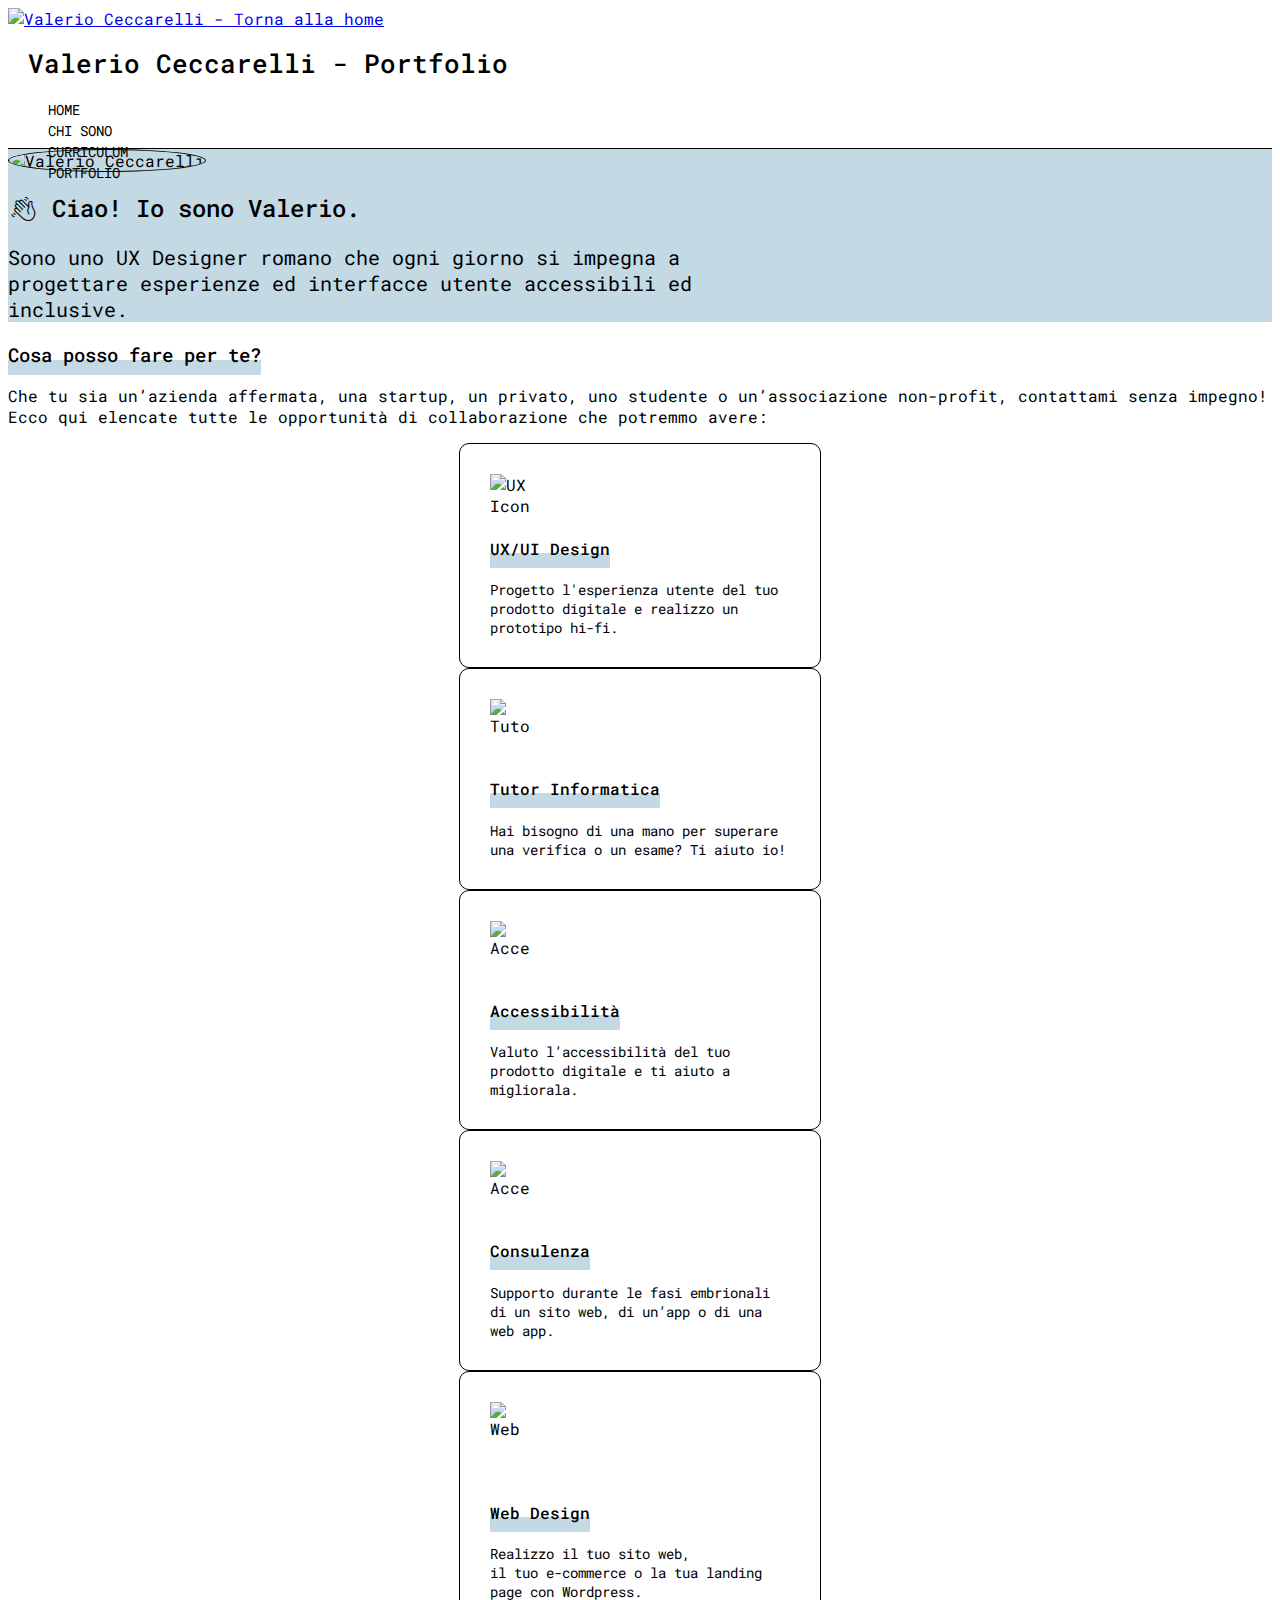
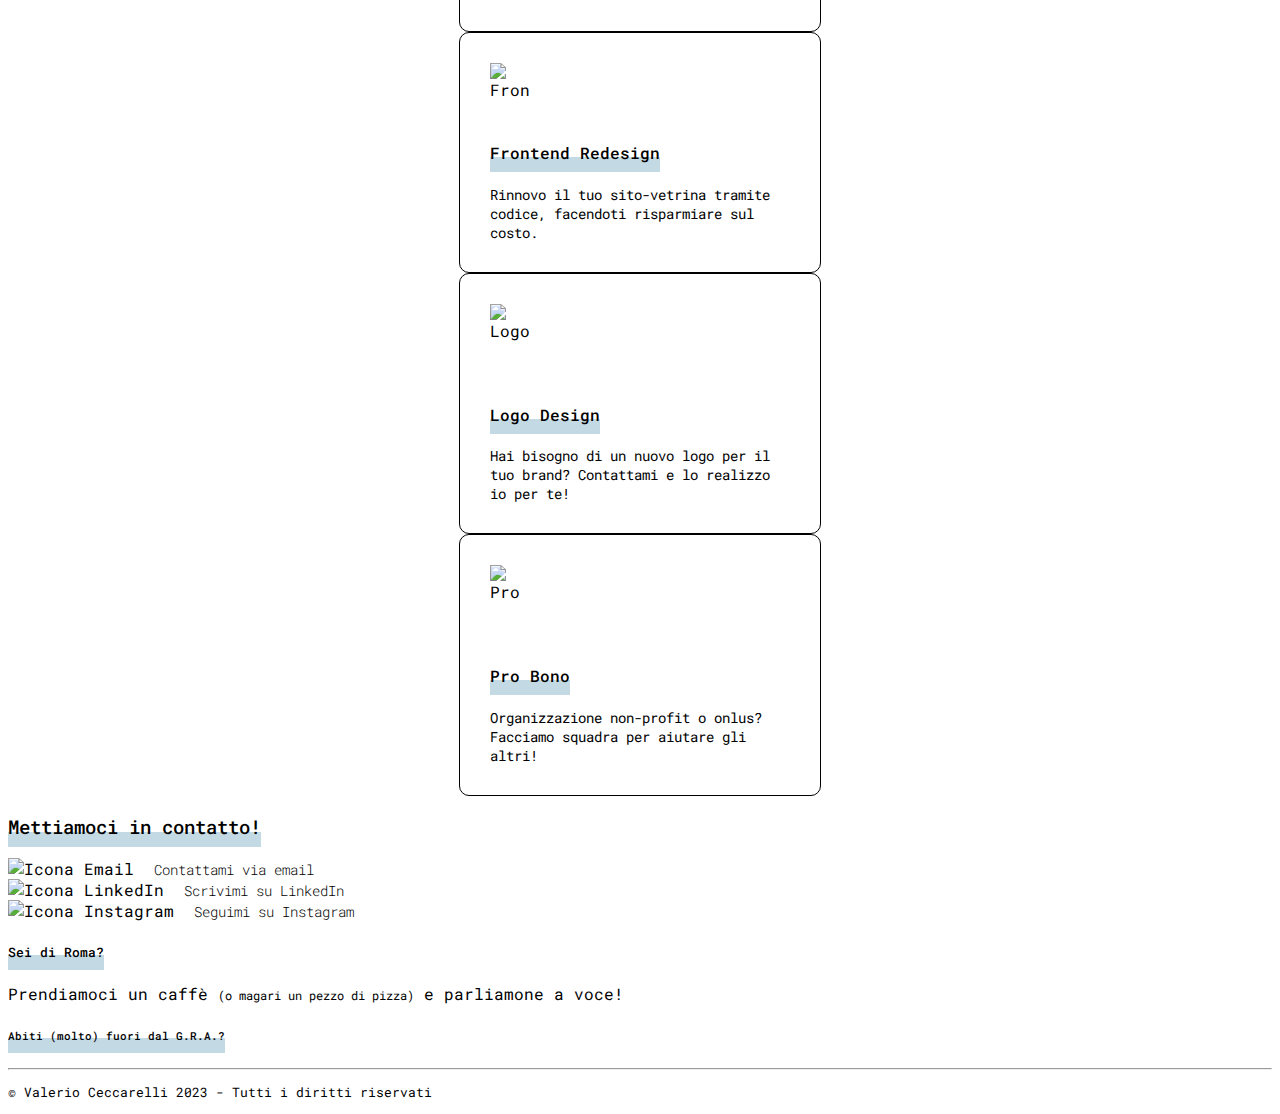
==== index.html @ f146db0f "Update" ====
<!DOCTYPE html>
<html lang="it">

<head>
  <meta charset="UTF-8">
  <meta http-equiv="X-UA-Compatible" content="IE=edge">
  <meta name="viewport" content="width=device-width, initial-scale=1.0">
  <meta name="keywords" content="HTML, CSS, JavaScript, UX/UI, Web, Designer, Frontend, Developer, Accessibility">
  <meta name="author" content="Valerio Ceccarelli">
  <title>Valerio Ceccarelli - Portfolio</title>

  <!-- favicon -->

  <link rel="shortcut icon" href="./assets/images/favicon.ico" type="image/x-icon">

  <!-- custom css link -->

  <link rel="stylesheet" href="./assets/css/style.css">
  
  <!-- bootstrap italia css link -->

  <link href="https://cdn.jsdelivr.net/npm/bootstrap-italia@2.4.3/dist/css/bootstrap-italia.min.css" rel="stylesheet">

  <!-- google font link -->

  <link rel="preconnect" href="https://fonts.googleapis.com">
  <link rel="preconnect" href="https://fonts.gstatic.com" crossorigin>
  <link href="https://fonts.googleapis.com/css2?family=Noto+Emoji:wght@500&display=swap" rel="stylesheet">
  <link href="https://fonts.googleapis.com/css2?family=Roboto+Mono:wght@300;400;500;700&display=swap" rel="stylesheet">

</head>

<body>
 
  <!-- nav -->

  <nav id="nav" class="it-header-wrapper it-header-sticky d-flex justify-content-between p-3 flex-column flex-sm-row">
    <div class="logo d-flex align-middle">
        <a href="index.html"><img src="./assets/images/logo.svg" alt="Valerio Ceccarelli - Torna alla home"></a>
        <h1 class="m5-3 align-middle pt-2 pl-5">Valerio Ceccarelli - Portfolio</h1>
    </div>
    <div class="menu-container align-items-center">
        <ul class="menu d-flex justify-content-around m-auto align-middle">
            <li class="p-2"><a href="index.html"> Home </a></li>
            <li class="p-2"><a href="#"> Chi sono </a></li>
            <li class="p-2"><a href="./assets/pdf/CeccarelliValerio_CV.pdf" download> Curriculum </a></li>
            <li class="p-2"><a href="#"> Portfolio </a></li>
        </ul>
    </div>
  </nav>

  <!-- #main-content -->
    <section class="hero pt-sm-5 pb-sm-5">
    <div class="container d-flex align-items-center justify-content-around flex-wrap flex-sm-row-reverse">
        <div class="mt-5 mt-sm-1 mb-1">
          <img class="my-avatar mb-1" src="./assets/images/avatar.jpg" alt="Valerio Ceccarelli">
        </div>
        <div class="text-left p-5 pt-1 pt-sm-5">
            <h2 class="h2"><span class="notoemoji" style="display: inline-block;">👋</span> <span class="underline">Ciao! Io sono Valerio.</span></h2>
            <p class="descrizione">Sono uno UX Designer romano che ogni giorno si impegna a progettare esperienze ed interfacce utente accessibili ed inclusive.</p>
        </div>
    </div>
  </section>
  <main class="container pt-5 pb-5">
    <section id="lavoro" class="mt-5 mb-5">
        <header class="my-header">
            <h3 class="underline mb-3 mb-sm-5">Cosa posso fare per te?</h3>
            <p> Che tu sia un’azienda affermata, una startup, un privato, uno studente o un’associazione non-profit, contattami senza impegno! Ecco qui elencate tutte le opportunità di collaborazione che potremmo avere:
            </p>
        </header>
        <div class="elenco-card mt-5 mb-5 d-flex align-items-center justify-content-around flex-wrap">
            <article class="card-lavoro m-2">
                <header class="d-flex flex-column">
                    <img src="./assets/images/user-experience.png" alt="UX Icona">
                    <h4 class="underline py-2"> UX/UI Design</h4>
                </header>
                <p>Progetto l'esperienza utente del tuo prodotto digitale e realizzo un prototipo hi-fi.</p>
            </article>
            <article class="card-lavoro m-2">
                <header class="d-flex flex-column">
                    <img src="./assets/images/tutor-it.png" alt="Tutor Icona">
                    <h4 class="underline py-2"> Tutor Informatica</h4>
                </header>
                <p>Hai bisogno di una mano per superare una verifica o un esame? Ti aiuto io!</p>
            </article>
            <article class="card-lavoro m-2">
                <header class="d-flex flex-column">
                    <img src="./assets/images/accessibility.png" alt="Accessibilità Icona">
                    <h4 class="underline py-2"> Accessibilità</h4>
                </header>
                <p>Valuto l’accessibilità del tuo prodotto digitale e ti aiuto a migliorala.</p>
            </article>
            <article class="card-lavoro m-2">
                <header class="d-flex flex-column">
                    <img src="./assets/images/consulenza.png" alt="Accessibilità Icona">
                    <h4 class="underline py-2"> Consulenza</h4>
                </header>
                <p>Supporto durante le fasi embrionali di un sito web, di un’app o di una web app.</p>
            </article>
            <article class="card-lavoro m-2">
                <header class="d-flex flex-column">
                    <img src="./assets/images/web-design.png" alt="Web Design Icona">
                    <h4 class="underline py-2"> Web Design</h4>
                </header>
                <p>Realizzo il tuo sito web,<br>il tuo e-commerce o la tua landing page con Wordpress.</p>
            </article>
            <article class="card-lavoro m-2">
                <header class="d-flex flex-column">
                    <img src="./assets/images/front-end.png" alt="Frontend Icona">
                    <h4 class="underline py-2"> Frontend Redesign</h4>
                </header>
                <p>Rinnovo il tuo sito-vetrina tramite codice, facendoti risparmiare sul costo.</p>
            </article>
            <article class="card-lavoro m-2">
                <header class="d-flex flex-column">
                    <img src="./assets/images/logo-design.png" alt="Logo Design Icona">
                    <h4 class="underline py-2"> Logo Design</h4>
                </header>
                <p>Hai bisogno di un nuovo logo per il tuo brand? Contattami e lo realizzo io per te!</p>
            </article>
            <article class="card-lavoro m-2">
                <header class="d-flex flex-column">
                    <img src="./assets/images/pro-bono.png" alt="Pro Bono Icona">
                    <h4 class="underline py-2"> Pro Bono</h4>
                </header>
                <p>Organizzazione non-profit o onlus? Facciamo squadra per aiutare gli altri!</p>
            </article>
        </div>
    </section>
    
  </main>

  <!-- #footer -->

  <footer class="container">
    <h3 class="underline mb-3 mb-sm-5 text-center text-sm-left"> Mettiamoci in contatto!</h3>
    <div class="d-flex mt-2 mb-2 mt-sm-5 mb-sm-5 justify-content-around flex-column-reverse flex-sm-column-reverse my-footer">
        <div class="contatti d-flex justify-content-around flex-column flex-sm-row mx-5">
            <div class="contatto">
                <img src="./assets/images/email.png" alt="Icona Email">
                <a href="mailto:vceccarelli96@gmail.com" target="_blank">Contattami via email</a>
            </div>
            <div class="contatto">
                <img src="./assets/images/linkedin.png" alt="Icona LinkedIn">
                <a href="https://www.linkedin.com/in/valerioceccarelli96" target="_blank">Scrivimi su LinkedIn</a>
            </div>
            <div class="contatto">
                <img src="./assets/images/instagram.png" alt="Icona Instagram">
                <a href="https://www.instagram.com/monospace.valer" target="_blank">Seguimi su Instagram</a>
            </div>
        </div>
        <div class="text-center">
            <h5 class="underline pb-2">Sei di Roma?</h5>
            <p> Prendiamoci un caffè <small>(o magari un pezzo di pizza)</small> e parliamone a voce!<br></p>
            <h6 class="underline pb-2"> Abiti (molto) fuori dal G.R.A.?</h6>
        </div>
    </div>
    <hr>
    <p class="crediti text-center">© Valerio Ceccarelli 2023 - Tutti i diritti riservati</p>
  </footer>

  <!-- custom js link -->

  <script src="./assets/js/script.js"></script>

  <!-- bootstrap italia js link -->

  <script src="https://cdn.jsdelivr.net/npm/bootstrap-italia@2.4.3/dist/js/bootstrap-italia.bundle.min.js"></script>

</body>

</html>
---- assets/css/style.css ----
:root {

    /* colori  --------------------------------------------------------------------------------- */
    --primario: #C3DAE4;
    --secondario: #3A447F;
    --terziario: #CCE2EB;
    --nero: black;
    --testo: #333333;
    --sfondo: white;
  
    /* font-family --------------------------------------------------------------------------------- */
    --ff-mono: 'Roboto Mono', sans-serif;
    --ff-notoemoji: 'Noto Emoji', sans-serif;
}

/* Media Query XS --------------------------------------------------------------------------------- */
@media (max-width: 575.98px){

    nav .logo{
        justify-content: center!important;
    }

    nav .logo img{
        height: 24px!important;
    }

    #nav h1{
        font-family: var(--ff-mono);
        font-weight: 500!important;
        font-size: 16px!important;
        margin-left: 20px;
        padding-top: 4px!important;
    }

    nav ul{
        padding: 0!important;
        margin: 0!important;
        padding-top: 10px!important;
    }

    .my-avatar{
        border: 1px solid var(--nero);
        border-radius: 50%;
        max-width: 100px!important;
    }

    .my-header{
        padding: 20px;
        text-align: center!important;
    }

    h2{
        font-size: 24px!important;
        text-align: center;
    }

    .hero .descrizione{
        font-size: 16px!important;
        text-align: center;
    }

    h3{
        font-size: 20px!important;
        margin-bottom: 10px!important;
    }

    .my-footer{
        padding: 20px;
        text-align: center!important;
    }

    .my-footer h3 .underline{
        display: inline;
        margin: auto;
        padding: 20px;
        text-align: center!important;
    }
}

body{
    font-family: var(--ff-mono);
    font-weight: 400!important;
}

h1, h2, h3, h4, h5, h6{
    font-family: var(--ff-mono);
    font-weight: 500!important;
}

nav h1{
    font-family: var(--ff-mono);
    font-weight: 500!important;
    font-size: 26px!important;
    margin-left: 20px;
}

p{  
    font-family: var(--ff-mono);
    font-weight: 400!important;
}

nav{
    background-color: var(--sfondo);
    border-bottom: 1px solid var(--nero);
}

nav .logo img{
    height: 45px;
}

nav .logo{
    column-gap: 10px;
}

nav .menu-container{
    height: 50px;
}

nav .menu{
    list-style-type: none;
}

nav .menu li a{
    font-family: var(--ff-mono);
    font-weight: 400;
    font-size: 14px;
    text-decoration: none;
    text-transform: uppercase;
    color: var(--nero);
}

nav .menu li a:hover{
    font-family: var(--ff-mono);
    color: var(--nero);
    font-weight: 700;
    text-decoration: underline;
    text-decoration-thickness: 2px;
    text-decoration-skip-ink: none;
    text-underline-offset: 7px;
}

nav .menu li a:focus{
    outline: 3px solid var(--nero)!important;
    outline-offset: 3px;
    border: 0px!important;
    box-shadow: none!important;
}

.hero{
    background-color: var(--primario);
}

.notoemoji{
    font-family: var(--ff-notoemoji);
}

.my-avatar{
    border: 1px solid var(--nero);
    border-radius: 50%;
    width: 200px;
}

.underline{
    text-decoration: underline;
    text-decoration-color: var(--primario);
    text-decoration-thickness: 15px;
    text-decoration-skip-ink: none;
    text-underline-offset: -2px
}

.hero .descrizione{
    max-width: 700px;
    font-size: 20px;
}

.elenco-card{
    row-gap: 10px;
    margin: auto;
}
.card-lavoro{
    margin: auto;
    max-width: 300px;
    border: 1px solid var(--nero);
    border-radius: 10px;
    padding: 30px;
}

.card-lavoro img{
    max-width: 40px;
    max-height: 40px;
}

.card-lavoro h4{
    font-size: 16px;
}

.card-lavoro p{
    font-size: 14px;
    margin-bottom: 0;
}

.my-footer{
    row-gap: 5px;
}

.my-footer p{
    font-weight: 300;
    font-size: 16px;
}

.my-footer small{
    font-weight: 400;
    font-size: 12px;
}

footer a{
    font-size: 14px;
    font-family: var(--ff-mono);
    font-weight: 300;
    text-decoration: none;
    color: var(--nero);
}

footer a:hover{
    font-family: var(--ff-mono);
    color: var(--nero);
    font-weight: 700;
    text-decoration: underline;
    text-decoration-thickness: 2px;
    text-decoration-skip-ink: none;
    text-underline-offset: 7px;
}

footer .my-footer a:focus{
    outline: 3px solid var(--nero)!important;
    outline-offset: 3px;
    border: 0px!important;
    box-shadow: none!important;
}

footer .crediti{
    font-size: small;
}

footer .contatto img{
    height: 20px;
    margin-right: 10px;
}
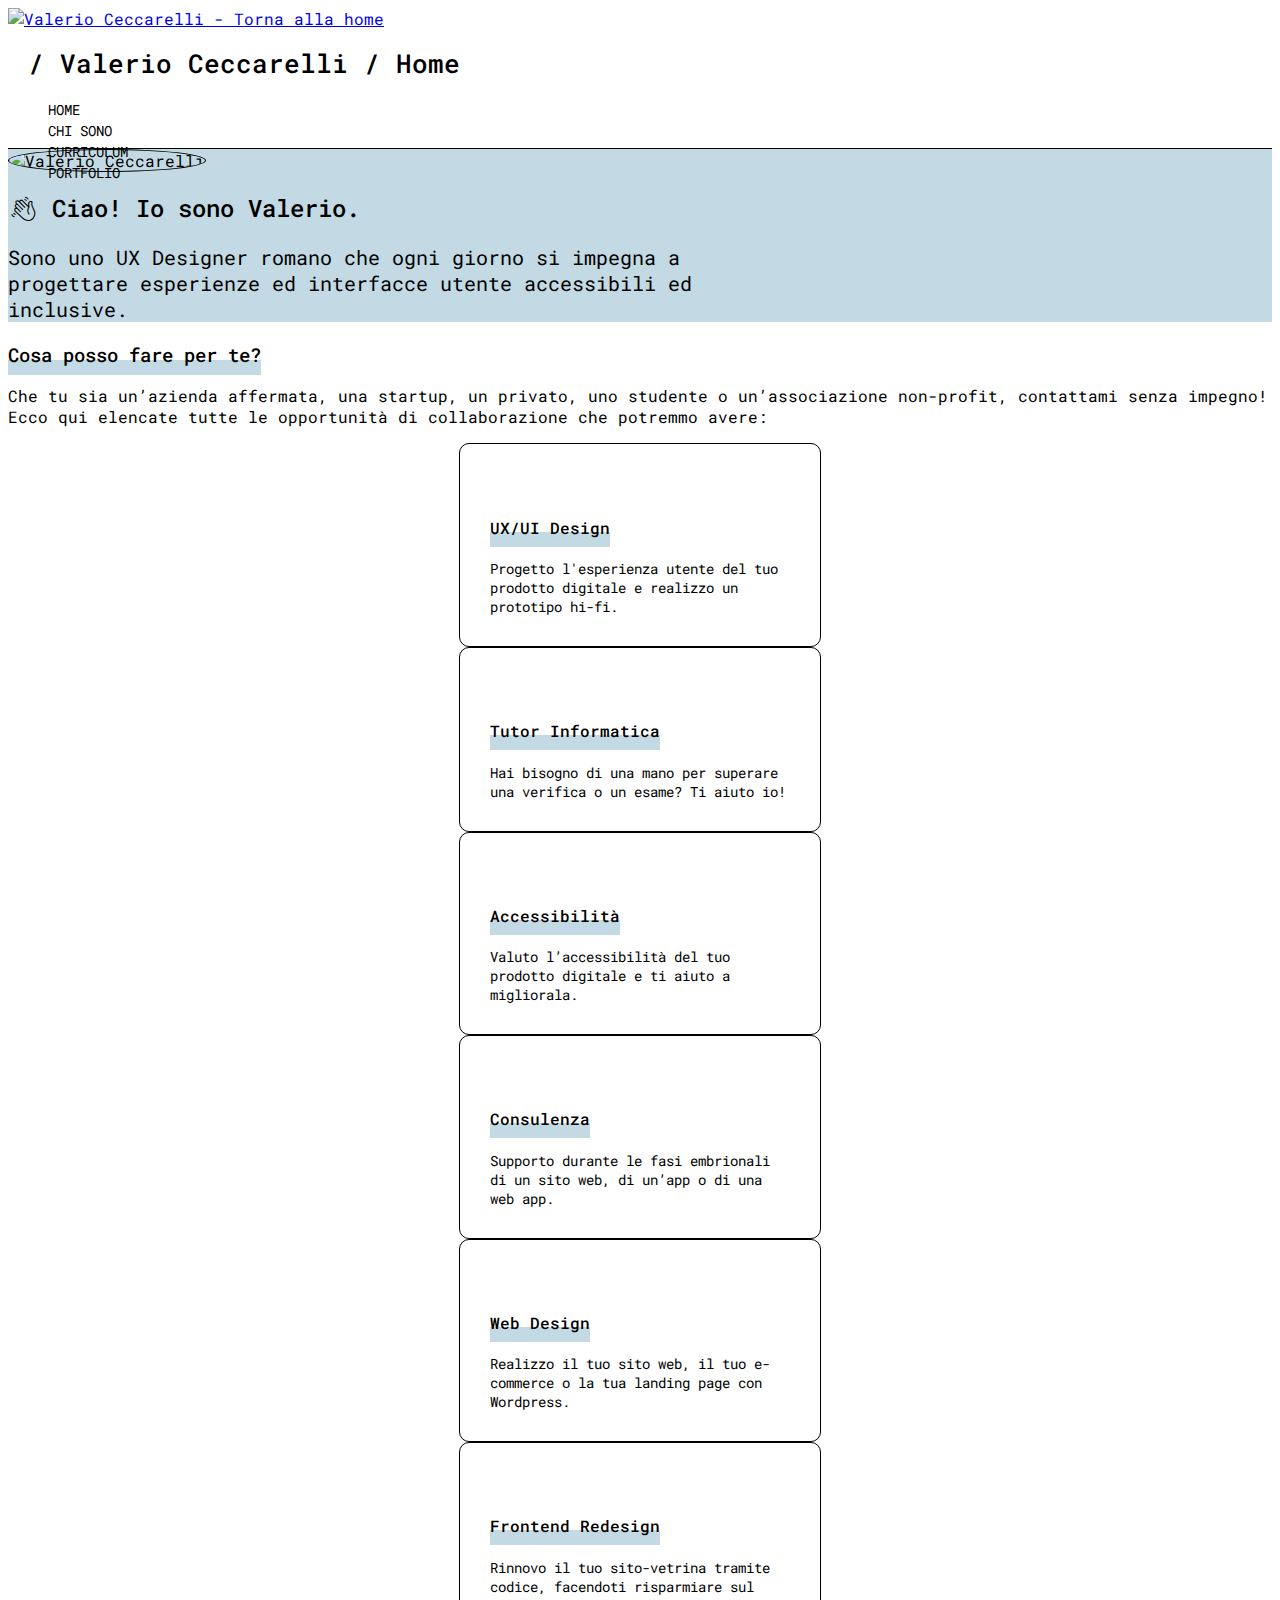
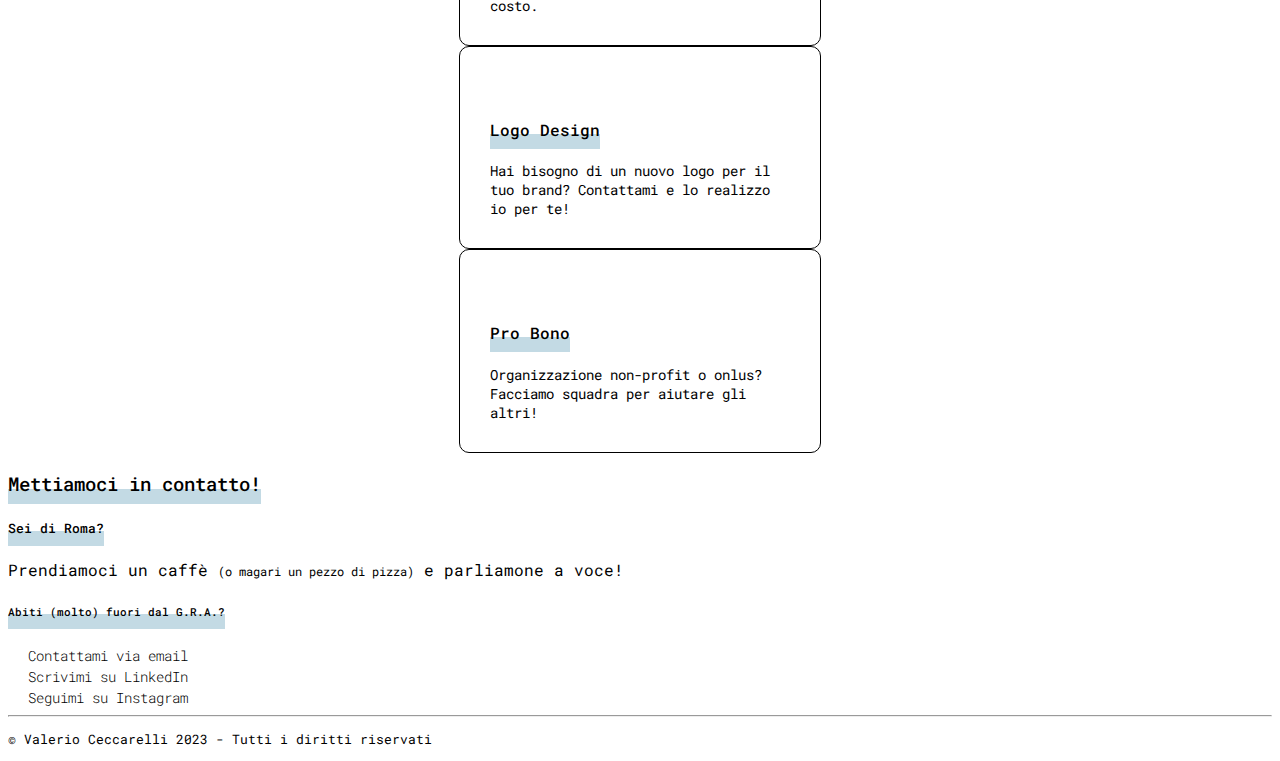
==== commit 34cb785a: "Add Chi sono" ====
--- a/index.html
+++ b/index.html
@@ -31,19 +31,21 @@
 </head>
 
 <body>
- 
+
+  <a href="#main" class="skip-to-main-content-link">Skip to main content</a>
+
   <!-- nav -->
 
   <nav id="nav" class="it-header-wrapper it-header-sticky d-flex justify-content-between p-3 flex-column flex-sm-row">
     <div class="logo d-flex align-middle">
         <a href="index.html"><img src="./assets/images/logo.svg" alt="Valerio Ceccarelli - Torna alla home"></a>
-        <h1 class="m5-3 align-middle pt-2 pl-5">Valerio Ceccarelli - Portfolio</h1>
+        <h1 class="m5-3 align-middle pt-2 pl-5">/ Valerio Ceccarelli / Home</h1>
     </div>
     <div class="menu-container align-items-center">
         <ul class="menu d-flex justify-content-around m-auto align-middle">
             <li class="p-2"><a href="index.html"> Home </a></li>
-            <li class="p-2"><a href="#"> Chi sono </a></li>
-            <li class="p-2"><a href="./assets/pdf/CeccarelliValerio_CV.pdf" download> Curriculum </a></li>
+            <li class="p-2"><a href="chisono.html"> Chi sono </a></li>
+            <li class="p-2"><a href="./assets/pdf/CeccarelliValerio_CV.pdf" target="_blank"> Curriculum </a></li>
             <li class="p-2"><a href="#"> Portfolio </a></li>
         </ul>
     </div>
@@ -61,7 +63,7 @@
         </div>
     </div>
   </section>
-  <main class="container pt-5 pb-5">
+  <main id="main" class="container pt-5 pb-5">
     <section id="lavoro" class="mt-5 mb-5">
         <header class="my-header">
             <h3 class="underline mb-3 mb-sm-5">Cosa posso fare per te?</h3>
@@ -71,56 +73,56 @@
         <div class="elenco-card mt-5 mb-5 d-flex align-items-center justify-content-around flex-wrap">
             <article class="card-lavoro m-2">
                 <header class="d-flex flex-column">
-                    <img src="./assets/images/user-experience.png" alt="UX Icona">
+                    <img src="./assets/images/user-experience.png" alt="">
                     <h4 class="underline py-2"> UX/UI Design</h4>
                 </header>
                 <p>Progetto l'esperienza utente del tuo prodotto digitale e realizzo un prototipo hi-fi.</p>
             </article>
             <article class="card-lavoro m-2">
                 <header class="d-flex flex-column">
-                    <img src="./assets/images/tutor-it.png" alt="Tutor Icona">
+                    <img src="./assets/images/tutor-it.png" alt="">
                     <h4 class="underline py-2"> Tutor Informatica</h4>
                 </header>
                 <p>Hai bisogno di una mano per superare una verifica o un esame? Ti aiuto io!</p>
             </article>
             <article class="card-lavoro m-2">
                 <header class="d-flex flex-column">
-                    <img src="./assets/images/accessibility.png" alt="Accessibilità Icona">
+                    <img src="./assets/images/accessibility.png" alt="">
                     <h4 class="underline py-2"> Accessibilità</h4>
                 </header>
                 <p>Valuto l’accessibilità del tuo prodotto digitale e ti aiuto a migliorala.</p>
             </article>
             <article class="card-lavoro m-2">
                 <header class="d-flex flex-column">
-                    <img src="./assets/images/consulenza.png" alt="Accessibilità Icona">
+                    <img src="./assets/images/consulenza.png" alt="">
                     <h4 class="underline py-2"> Consulenza</h4>
                 </header>
                 <p>Supporto durante le fasi embrionali di un sito web, di un’app o di una web app.</p>
             </article>
             <article class="card-lavoro m-2">
                 <header class="d-flex flex-column">
-                    <img src="./assets/images/web-design.png" alt="Web Design Icona">
+                    <img src="./assets/images/web-design.png" alt="">
                     <h4 class="underline py-2"> Web Design</h4>
                 </header>
-                <p>Realizzo il tuo sito web,<br>il tuo e-commerce o la tua landing page con Wordpress.</p>
+                <p>Realizzo il tuo sito web, il tuo e-commerce o la tua landing page con Wordpress.</p>
             </article>
             <article class="card-lavoro m-2">
                 <header class="d-flex flex-column">
-                    <img src="./assets/images/front-end.png" alt="Frontend Icona">
+                    <img src="./assets/images/front-end.png" alt="">
                     <h4 class="underline py-2"> Frontend Redesign</h4>
                 </header>
                 <p>Rinnovo il tuo sito-vetrina tramite codice, facendoti risparmiare sul costo.</p>
             </article>
             <article class="card-lavoro m-2">
                 <header class="d-flex flex-column">
-                    <img src="./assets/images/logo-design.png" alt="Logo Design Icona">
+                    <img src="./assets/images/logo-design.png" alt="">
                     <h4 class="underline py-2"> Logo Design</h4>
                 </header>
                 <p>Hai bisogno di un nuovo logo per il tuo brand? Contattami e lo realizzo io per te!</p>
             </article>
             <article class="card-lavoro m-2">
                 <header class="d-flex flex-column">
-                    <img src="./assets/images/pro-bono.png" alt="Pro Bono Icona">
+                    <img src="./assets/images/pro-bono.png" alt="">
                     <h4 class="underline py-2"> Pro Bono</h4>
                 </header>
                 <p>Organizzazione non-profit o onlus? Facciamo squadra per aiutare gli altri!</p>
@@ -134,25 +136,25 @@
 
   <footer class="container">
     <h3 class="underline mb-3 mb-sm-5 text-center text-sm-left"> Mettiamoci in contatto!</h3>
-    <div class="d-flex mt-2 mb-2 mt-sm-5 mb-sm-5 justify-content-around flex-column-reverse flex-sm-column-reverse my-footer">
+    <div class="d-flex mt-2 mb-2 mt-sm-5 mb-sm-5 justify-content-around flex-column flex-sm-column my-footer">
+        <div class="text-center">
+            <h5 class="underline pb-2">Sei di Roma?</h5>
+            <p> Prendiamoci un caffè <small>(o magari un pezzo di pizza)</small> e parliamone a voce!</p>
+            <h6 class="underline pb-3"> Abiti (molto) fuori dal G.R.A.?</h6>
+        </div>
         <div class="contatti d-flex justify-content-around flex-column flex-sm-row mx-5">
             <div class="contatto">
-                <img src="./assets/images/email.png" alt="Icona Email">
+                <img src="./assets/images/email.png" alt="">
                 <a href="mailto:vceccarelli96@gmail.com" target="_blank">Contattami via email</a>
             </div>
             <div class="contatto">
-                <img src="./assets/images/linkedin.png" alt="Icona LinkedIn">
+                <img src="./assets/images/linkedin.png" alt="">
                 <a href="https://www.linkedin.com/in/valerioceccarelli96" target="_blank">Scrivimi su LinkedIn</a>
             </div>
             <div class="contatto">
-                <img src="./assets/images/instagram.png" alt="Icona Instagram">
+                <img src="./assets/images/instagram.png" alt="">
                 <a href="https://www.instagram.com/monospace.valer" target="_blank">Seguimi su Instagram</a>
             </div>
-        </div>
-        <div class="text-center">
-            <h5 class="underline pb-2">Sei di Roma?</h5>
-            <p> Prendiamoci un caffè <small>(o magari un pezzo di pizza)</small> e parliamone a voce!<br></p>
-            <h6 class="underline pb-2"> Abiti (molto) fuori dal G.R.A.?</h6>
         </div>
     </div>
     <hr>
--- a/assets/css/style.css
+++ b/assets/css/style.css
@@ -1,6 +1,6 @@
 :root {
 
-    /* colori  --------------------------------------------------------------------------------- */
+    /* colori  ------------------------------------------------------------------------------------ */
     --primario: #C3DAE4;
     --secondario: #3A447F;
     --terziario: #CCE2EB;
@@ -8,10 +8,26 @@
     --testo: #333333;
     --sfondo: white;
   
-    /* font-family --------------------------------------------------------------------------------- */
+    /* font-family -------------------------------------------------------------------------------- */
     --ff-mono: 'Roboto Mono', sans-serif;
     --ff-notoemoji: 'Noto Emoji', sans-serif;
 }
+
+/* SKIP TO MAIN  ---------------------------------------------------------------------------------- */
+.skip-to-main-content-link {
+    position: absolute;
+    left: -9999px;
+    z-index: 999;
+    padding: 1em;
+    background-color: black;
+    color: white;
+    opacity: 0;
+  }
+  .skip-to-main-content-link:focus {
+    left: 50%;
+    transform: translateX(-50%);
+    opacity: 1;
+  }
 
 /* Media Query XS --------------------------------------------------------------------------------- */
 @media (max-width: 575.98px){
@@ -75,6 +91,12 @@
         padding: 20px;
         text-align: center!important;
     }
+
+    #chisono article{
+        text-align: center;
+        padding-left: 20px;
+        padding-right: 20px;
+    }
 }
 
 body{
@@ -245,4 +267,47 @@
 footer .contatto img{
     height: 20px;
     margin-right: 10px;
+}
+
+.infoaggiuntive .info img{
+    height: 32px;
+    margin-right: 5px;
+}
+
+.infoaggiuntive .info span{
+    font-size: 16px;
+    font-family: var(--ff-mono);
+}
+
+.fifthbeat{
+    font-family: var(--ff-mono);
+    text-decoration: underline;
+    color: var(--nero);
+}
+
+.fifthbeat:hover{
+    font-family: var(--ff-mono);
+    color: var(--nero);
+    font-weight: 700;
+    text-decoration: underline;
+    text-decoration-thickness: 2px;
+    text-decoration-skip-ink: none;
+    text-underline-offset: 8px;
+}
+
+#chisono .my-header .fifthbeat:focus{
+    outline: 3px solid var(--nero)!important;
+    outline-offset: 3px;
+    border: 0px!important;
+    box-shadow: none!important
+}
+
+figure img{
+    width: 250px!important;
+}
+
+figcaption{
+    font-family: var(--ff-mono);
+    font-size: 14px;
+    text-align: center;
 }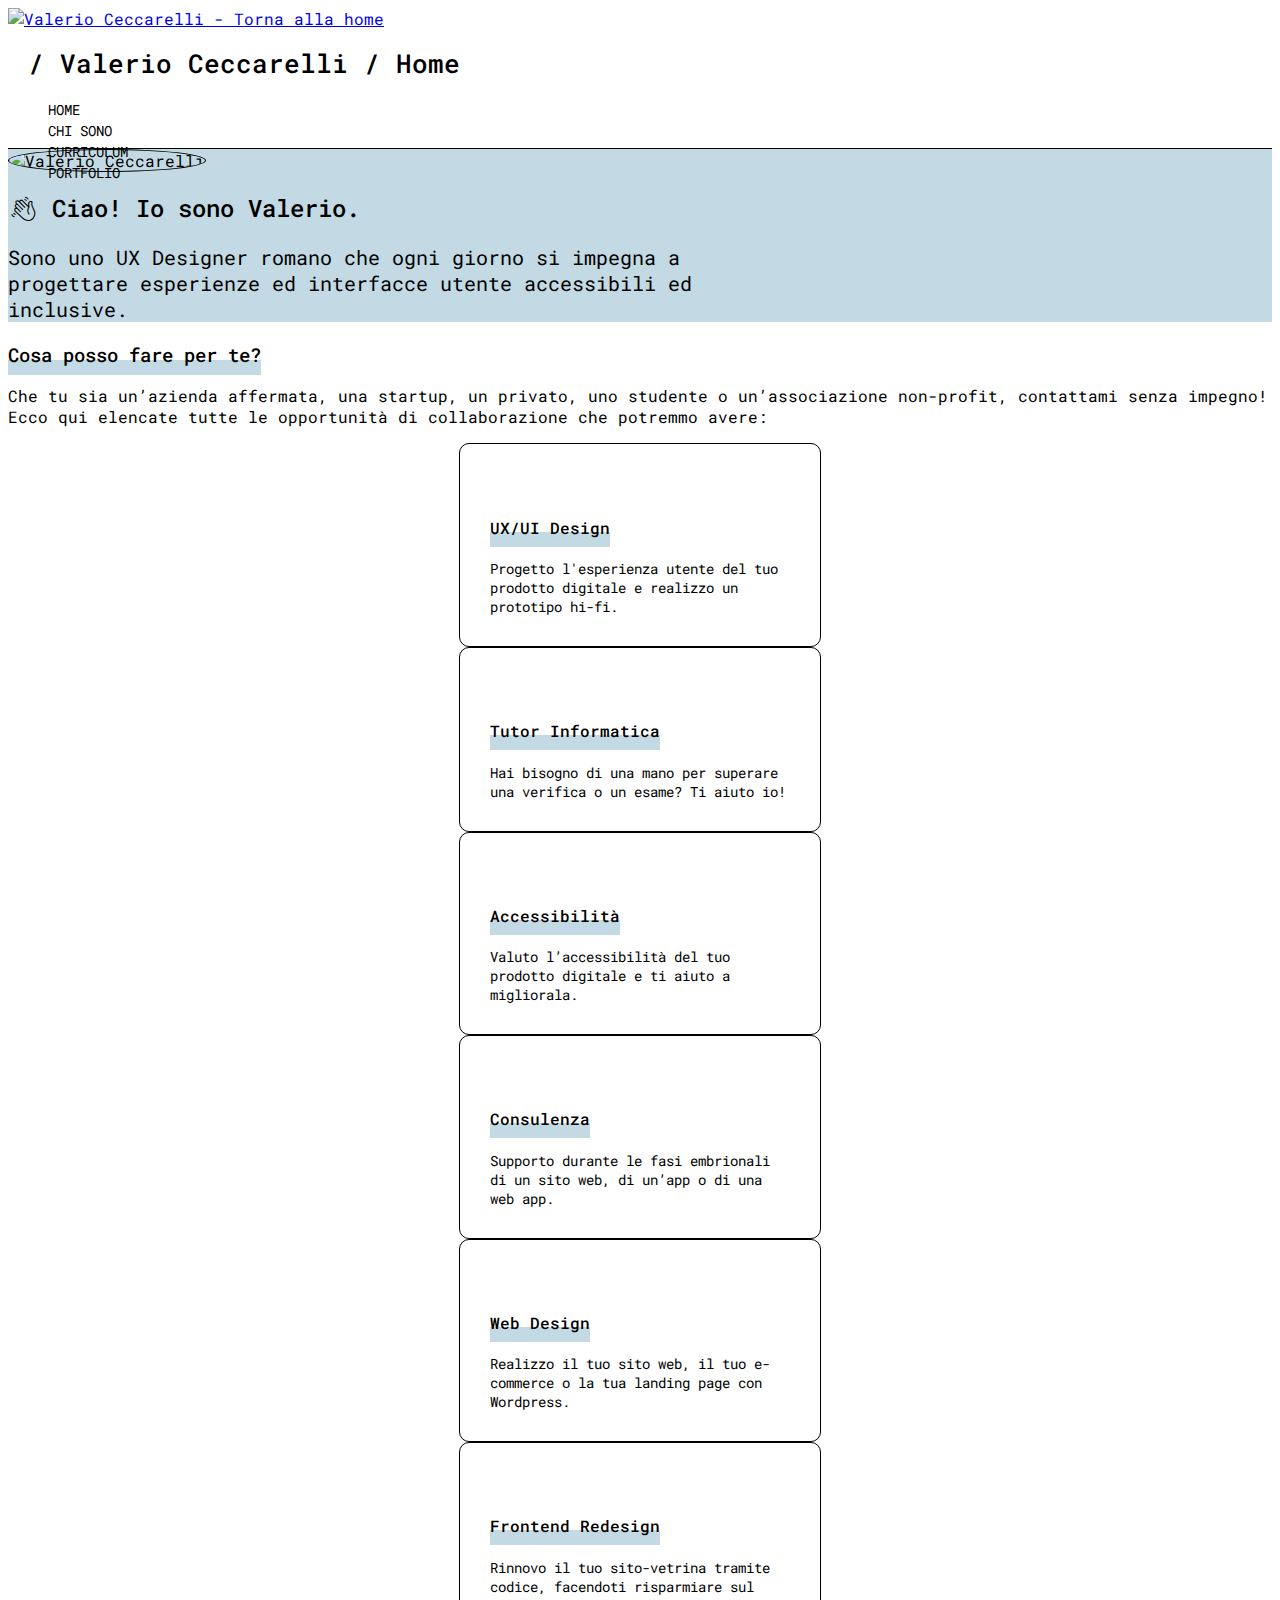
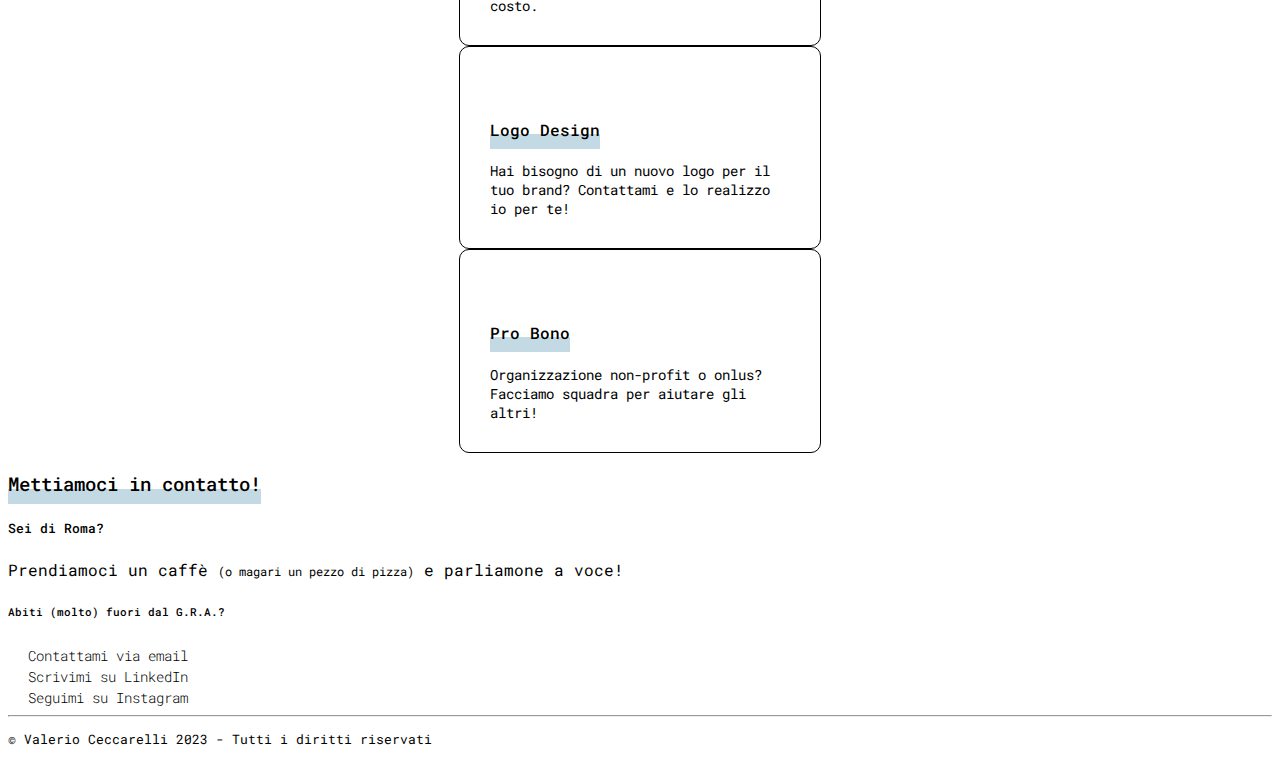
==== commit caeeffb5: "Add portfolio page" ====
--- a/index.html
+++ b/index.html
@@ -45,14 +45,13 @@
         <ul class="menu d-flex justify-content-around m-auto align-middle">
             <li class="p-2"><a href="index.html"> Home </a></li>
             <li class="p-2"><a href="chisono.html"> Chi sono </a></li>
-            <li class="p-2"><a href="./assets/pdf/CeccarelliValerio_CV.pdf" target="_blank"> Curriculum </a></li>
-            <li class="p-2"><a href="#"> Portfolio </a></li>
+            <li class="p-2"><a href="curriculum.html"> Curriculum </a></li>
+            <li class="p-2"><a href="portfolio.html"> Portfolio </a></li>
         </ul>
     </div>
   </nav>
 
-  <!-- #main-content -->
-    <section class="hero pt-sm-5 pb-sm-5">
+  <section class="hero pt-sm-5 pb-sm-5">
     <div class="container d-flex align-items-center justify-content-around flex-wrap flex-sm-row-reverse">
         <div class="mt-5 mt-sm-1 mb-1">
           <img class="my-avatar mb-1" src="./assets/images/avatar.jpg" alt="Valerio Ceccarelli">
@@ -63,6 +62,9 @@
         </div>
     </div>
   </section>
+
+  <!-- #main-content -->
+
   <main id="main" class="container pt-5 pb-5">
     <section id="lavoro" class="mt-5 mb-5">
         <header class="my-header">
@@ -138,9 +140,9 @@
     <h3 class="underline mb-3 mb-sm-5 text-center text-sm-left"> Mettiamoci in contatto!</h3>
     <div class="d-flex mt-2 mb-2 mt-sm-5 mb-sm-5 justify-content-around flex-column flex-sm-column my-footer">
         <div class="text-center">
-            <h5 class="underline pb-2">Sei di Roma?</h5>
+            <h5 class="pb-2">Sei di Roma?</h5>
             <p> Prendiamoci un caffè <small>(o magari un pezzo di pizza)</small> e parliamone a voce!</p>
-            <h6 class="underline pb-3"> Abiti (molto) fuori dal G.R.A.?</h6>
+            <h6 class="pb-3"> Abiti (molto) fuori dal G.R.A.?</h6>
         </div>
         <div class="contatti d-flex justify-content-around flex-column flex-sm-row mx-5">
             <div class="contatto">
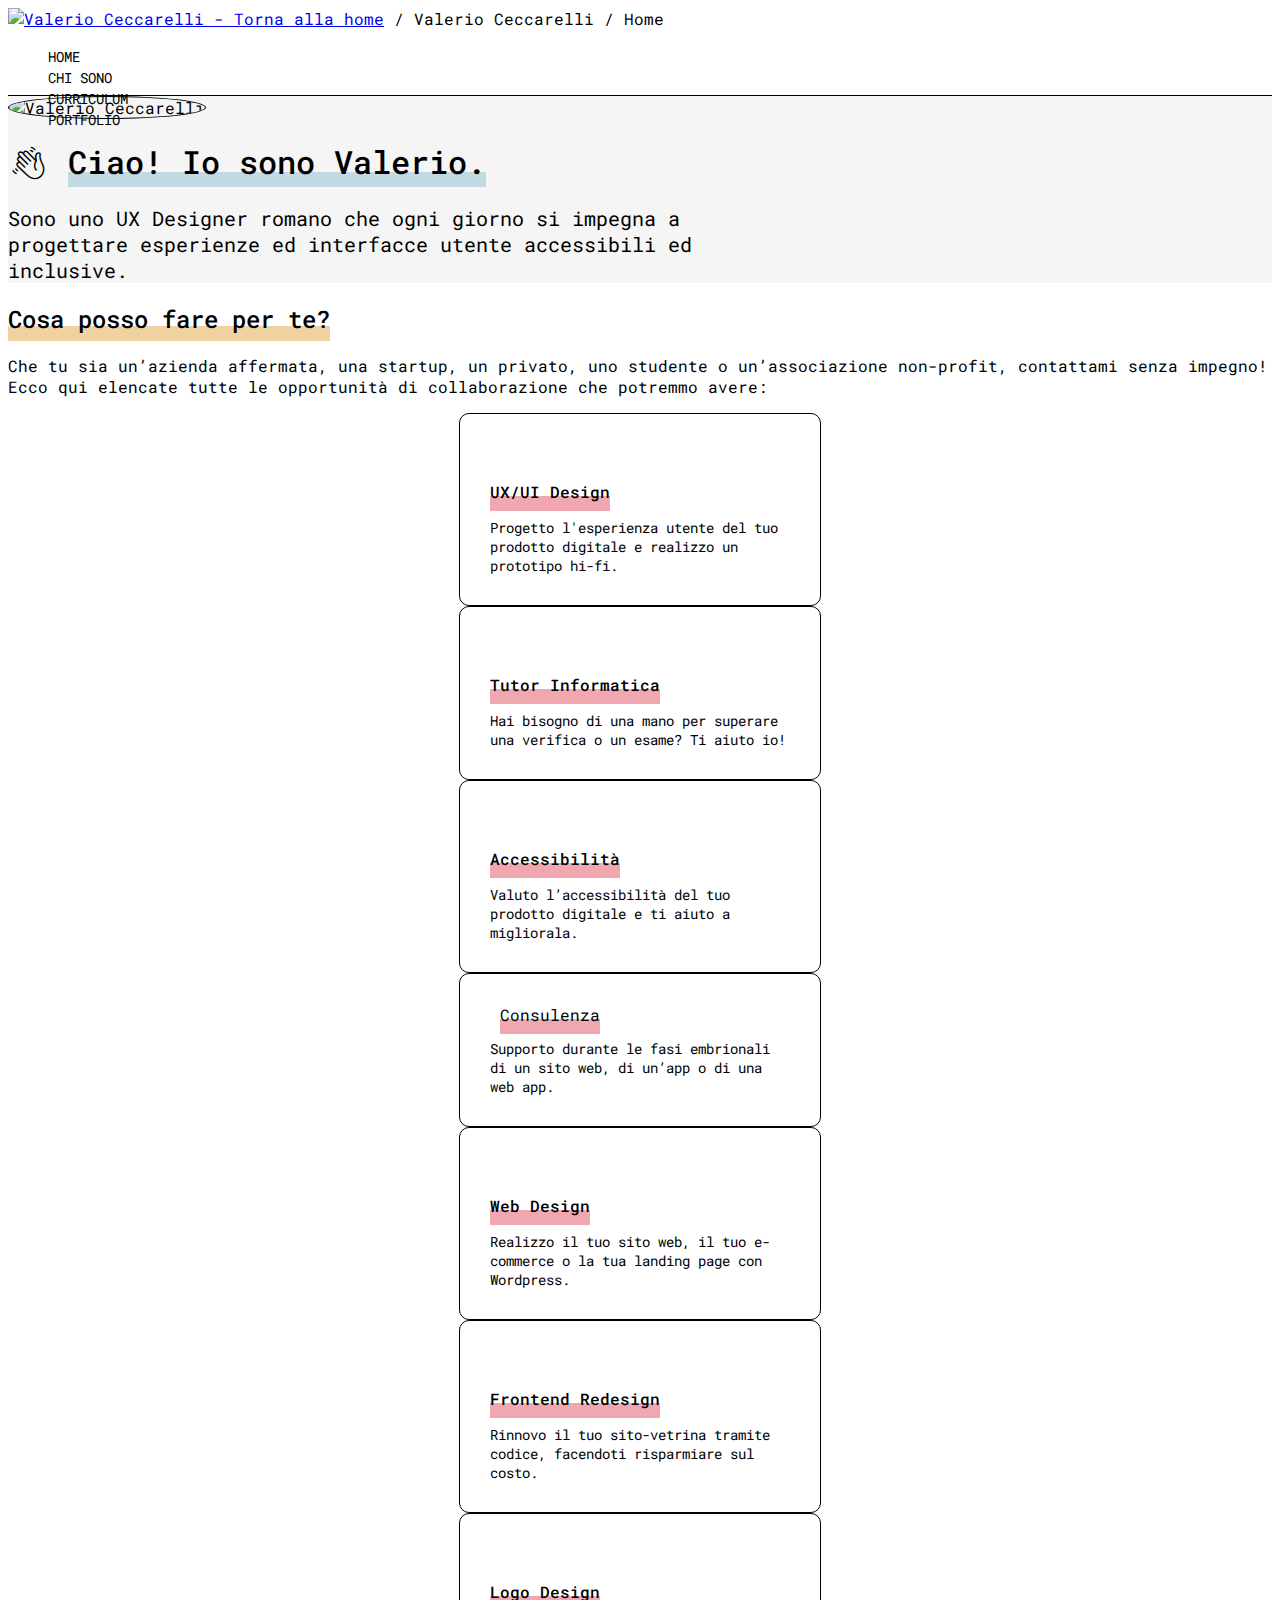
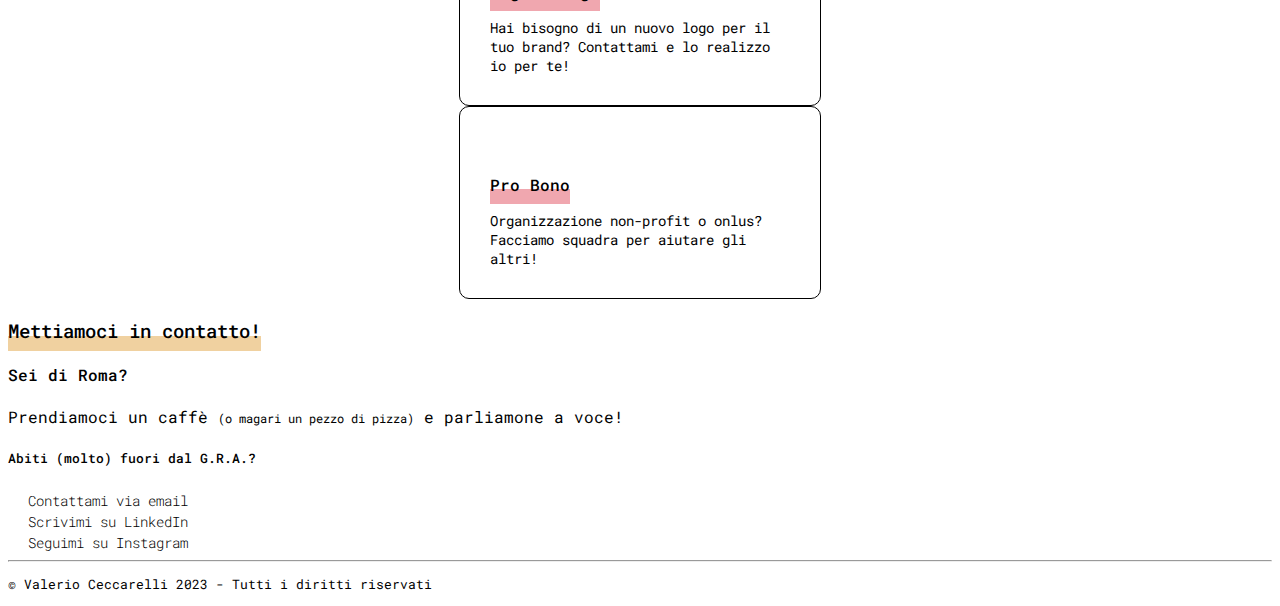
==== commit 403f5863: "update > color palette - about - portfolio" ====
--- a/index.html
+++ b/index.html
@@ -12,14 +12,14 @@
   <!-- favicon -->
 
   <link rel="shortcut icon" href="./assets/images/favicon.ico" type="image/x-icon">
+  
+  <!-- bootstrap italia css link -->
 
+  <link href="https://cdn.jsdelivr.net/npm/bootstrap-italia@2.4.3/dist/css/bootstrap-italia.min.css" rel="stylesheet">  
+  
   <!-- custom css link -->
 
   <link rel="stylesheet" href="./assets/css/style.css">
-  
-  <!-- bootstrap italia css link -->
-
-  <link href="https://cdn.jsdelivr.net/npm/bootstrap-italia@2.4.3/dist/css/bootstrap-italia.min.css" rel="stylesheet">
 
   <!-- google font link -->
 
@@ -32,14 +32,14 @@
 
 <body>
 
-  <a href="#main" class="skip-to-main-content-link">Skip to main content</a>
+  <a href="#main" id="skip" class="skip-to-main-content-link">Skip to main content</a>
 
   <!-- nav -->
 
   <nav id="nav" class="it-header-wrapper it-header-sticky d-flex justify-content-between p-3 flex-column flex-sm-row">
     <div class="logo d-flex align-middle">
         <a href="index.html"><img src="./assets/images/logo.svg" alt="Valerio Ceccarelli - Torna alla home"></a>
-        <h1 class="m5-3 align-middle pt-2 pl-5">/ Valerio Ceccarelli / Home</h1>
+        <span class="m5-3 align-middle pt-2 pl-5">/ Valerio Ceccarelli / Home</span>
     </div>
     <div class="menu-container align-items-center">
         <ul class="menu d-flex justify-content-around m-auto align-middle">
@@ -57,7 +57,7 @@
           <img class="my-avatar mb-1" src="./assets/images/avatar.jpg" alt="Valerio Ceccarelli">
         </div>
         <div class="text-left p-5 pt-1 pt-sm-5">
-            <h2 class="h2"><span class="notoemoji" style="display: inline-block;">👋</span> <span class="underline">Ciao! Io sono Valerio.</span></h2>
+            <h1 class="h2"><span class="notoemoji" style="display: inline-block;">👋</span> <span class="underline primario">Ciao! Io sono Valerio.</span></h1>
             <p class="descrizione">Sono uno UX Designer romano che ogni giorno si impegna a progettare esperienze ed interfacce utente accessibili ed inclusive.</p>
         </div>
     </div>
@@ -68,7 +68,7 @@
   <main id="main" class="container pt-5 pb-5">
     <section id="lavoro" class="mt-5 mb-5">
         <header class="my-header">
-            <h3 class="underline mb-3 mb-sm-5">Cosa posso fare per te?</h3>
+            <h2 class="underline secondario mb-3 mb-sm-5">Cosa posso fare per te?</h2>
             <p> Che tu sia un’azienda affermata, una startup, un privato, uno studente o un’associazione non-profit, contattami senza impegno! Ecco qui elencate tutte le opportunità di collaborazione che potremmo avere:
             </p>
         </header>
@@ -76,56 +76,56 @@
             <article class="card-lavoro m-2">
                 <header class="d-flex flex-column">
                     <img src="./assets/images/user-experience.png" alt="">
-                    <h4 class="underline py-2"> UX/UI Design</h4>
+                    <h3 class="underline terziario py-2"> UX/UI Design</h3>
                 </header>
                 <p>Progetto l'esperienza utente del tuo prodotto digitale e realizzo un prototipo hi-fi.</p>
             </article>
             <article class="card-lavoro m-2">
                 <header class="d-flex flex-column">
                     <img src="./assets/images/tutor-it.png" alt="">
-                    <h4 class="underline py-2"> Tutor Informatica</h4>
+                    <h3 class="underline terziario py-2"> Tutor Informatica</h3>
                 </header>
                 <p>Hai bisogno di una mano per superare una verifica o un esame? Ti aiuto io!</p>
             </article>
             <article class="card-lavoro m-2">
                 <header class="d-flex flex-column">
                     <img src="./assets/images/accessibility.png" alt="">
-                    <h4 class="underline py-2"> Accessibilità</h4>
+                    <h3 class="underline terziario py-2"> Accessibilità</h3>
                 </header>
                 <p>Valuto l’accessibilità del tuo prodotto digitale e ti aiuto a migliorala.</p>
             </article>
             <article class="card-lavoro m-2">
                 <header class="d-flex flex-column">
                     <img src="./assets/images/consulenza.png" alt="">
-                    <h4 class="underline py-2"> Consulenza</h4>
+                    <h43 class="underline terziario py-2"> Consulenza</h3>
                 </header>
                 <p>Supporto durante le fasi embrionali di un sito web, di un’app o di una web app.</p>
             </article>
             <article class="card-lavoro m-2">
                 <header class="d-flex flex-column">
                     <img src="./assets/images/web-design.png" alt="">
-                    <h4 class="underline py-2"> Web Design</h4>
+                    <h3 class="underline terziario py-2"> Web Design</h3>
                 </header>
                 <p>Realizzo il tuo sito web, il tuo e-commerce o la tua landing page con Wordpress.</p>
             </article>
             <article class="card-lavoro m-2">
                 <header class="d-flex flex-column">
                     <img src="./assets/images/front-end.png" alt="">
-                    <h4 class="underline py-2"> Frontend Redesign</h4>
+                    <h3 class="underline terziario py-2"> Frontend Redesign</h3>
                 </header>
                 <p>Rinnovo il tuo sito-vetrina tramite codice, facendoti risparmiare sul costo.</p>
             </article>
             <article class="card-lavoro m-2">
                 <header class="d-flex flex-column">
                     <img src="./assets/images/logo-design.png" alt="">
-                    <h4 class="underline py-2"> Logo Design</h4>
+                    <h3 class="underline terziario py-2"> Logo Design</h3>
                 </header>
                 <p>Hai bisogno di un nuovo logo per il tuo brand? Contattami e lo realizzo io per te!</p>
             </article>
             <article class="card-lavoro m-2">
                 <header class="d-flex flex-column">
                     <img src="./assets/images/pro-bono.png" alt="">
-                    <h4 class="underline py-2"> Pro Bono</h4>
+                    <h3 class="underline terziario py-2"> Pro Bono</h3>
                 </header>
                 <p>Organizzazione non-profit o onlus? Facciamo squadra per aiutare gli altri!</p>
             </article>
@@ -137,12 +137,12 @@
   <!-- #footer -->
 
   <footer class="container">
-    <h3 class="underline mb-3 mb-sm-5 text-center text-sm-left"> Mettiamoci in contatto!</h3>
+    <h3 class="underline secondario mb-3 mb-sm-5 text-center text-sm-left"> Mettiamoci in contatto!</h3>
     <div class="d-flex mt-2 mb-2 mt-sm-5 mb-sm-5 justify-content-around flex-column flex-sm-column my-footer">
         <div class="text-center">
-            <h5 class="pb-2">Sei di Roma?</h5>
+            <h4 class="pb-2">Sei di Roma?</h4>
             <p> Prendiamoci un caffè <small>(o magari un pezzo di pizza)</small> e parliamone a voce!</p>
-            <h6 class="pb-3"> Abiti (molto) fuori dal G.R.A.?</h6>
+            <h5 class="pb-3"> Abiti (molto) fuori dal G.R.A.?</h5>
         </div>
         <div class="contatti d-flex justify-content-around flex-column flex-sm-row mx-5">
             <div class="contatto">
--- a/assets/css/style.css
+++ b/assets/css/style.css
@@ -2,11 +2,13 @@
 
     /* colori  ------------------------------------------------------------------------------------ */
     --primario: #C3DAE4;
-    --secondario: #3A447F;
-    --terziario: #CCE2EB;
+    --secondario: #F0D1A0;
+    --terziario: #F0A7AF;
+    --terziario-over: #91C69F;
     --nero: black;
     --testo: #333333;
     --sfondo: white;
+    --sfond0-grey: #F5F5F5;
   
     /* font-family -------------------------------------------------------------------------------- */
     --ff-mono: 'Roboto Mono', sans-serif;
@@ -22,11 +24,23 @@
     background-color: black;
     color: white;
     opacity: 0;
+    font-family: var(--ff-mono);
+    font-weight: 400!important;
   }
-  .skip-to-main-content-link:focus {
+.skip-to-main-content-link:focus{
+    top: 5px;
     left: 50%;
     transform: translateX(-50%);
     opacity: 1;
+    outline: 3px solid var(--nero)!important;
+    outline-offset: 3px;
+    border: 0px!important;
+    box-shadow: none!important;
+  }
+
+.skip-to-main-content-link:hover{
+    color: white;
+    font-weight: 700!important;
   }
 
 /* Media Query XS --------------------------------------------------------------------------------- */
@@ -92,7 +106,7 @@
         text-align: center!important;
     }
 
-    #chisono article{
+    #chisono article, #esperienze article, #formazione article, #probono article{
         text-align: center;
         padding-left: 20px;
         padding-right: 20px;
@@ -161,7 +175,7 @@
     text-underline-offset: 7px;
 }
 
-nav .menu li a:focus{
+nav .menu li a:focus, #nav .logo a:focus{
     outline: 3px solid var(--nero)!important;
     outline-offset: 3px;
     border: 0px!important;
@@ -169,7 +183,7 @@
 }
 
 .hero{
-    background-color: var(--primario);
+    background-color: var(--sfond0-grey);
 }
 
 .notoemoji{
@@ -184,12 +198,26 @@
 
 .underline{
     text-decoration: underline;
+    text-decoration-thickness: 15px;
+    text-decoration-skip-ink: none;
+    text-underline-offset: -2px
+}
+
+.primario{
     text-decoration-color: var(--primario);
-    text-decoration-thickness: 15px;
-    text-decoration-skip-ink: none;
-    text-underline-offset: -2px
-}
-
+}
+
+.secondario{
+    text-decoration-color: var(--secondario);
+}
+
+.terziario{
+    text-decoration-color: var(--terziario);
+}
+
+.terziario:hover{
+    text-decoration-color: var(--terziario-over);
+}
 .hero .descrizione{
     max-width: 700px;
     font-size: 20px;
@@ -212,7 +240,7 @@
     max-height: 40px;
 }
 
-.card-lavoro h4{
+.card-lavoro h3{
     font-size: 16px;
 }
 
@@ -221,6 +249,69 @@
     margin-bottom: 0;
 }
 
+.card-portfolio{
+    margin: auto;
+    max-width: 1200px;
+    border: 1px solid var(--nero);
+    border-radius: 10px;
+    padding: 30px;
+}
+
+.card-portfolio img{
+    max-width: 200px;
+    max-height: 200px;
+    border: 1px solid var(--nero);
+    border-radius: 10px;
+}
+
+.card-portfolio h3{
+    font-size: 24px;
+}
+
+.card-portfolio h4{
+    font-size: 20px;
+}
+
+.card-portfolio p{
+    font-size: 16px;
+    margin-bottom: 0;
+}
+
+.card-portfolio .download{
+    text-align: end;
+}
+
+.card-portfolio .download img{
+    max-width: 24px;
+    max-height: 24px;
+    border: none;
+}
+
+.card-portfolio a{
+    font-size: 14px;
+    font-family: var(--ff-mono);
+    font-weight: 300;
+    text-decoration: none;
+    color: var(--nero);
+}
+
+.card-portfolio a:hover{
+    font-family: var(--ff-mono);
+    color: var(--nero);
+    font-weight: 700;
+    text-decoration: underline;
+    text-decoration-thickness: 2px;
+    text-decoration-skip-ink: none;
+    text-underline-offset: 7px;
+}
+
+.card-portfolio a:focus{
+    outline: 3px solid var(--nero)!important;
+    outline-offset: 3px;
+    border: 0px!important;
+    box-shadow: none!important;
+}
+
 .my-footer{
     row-gap: 5px;
 }
@@ -265,8 +356,18 @@
 }
 
 footer .contatto img{
-    height: 20px;
+    height: 24px;
     margin-right: 10px;
+}
+
+.infoaggiuntive{
+    text-align: center;
+    column-gap: 10px;
+}
+
+.infoaggiuntive .info{
+    margin-top: 5px;
+    margin-bottom: 5PX;
 }
 
 .infoaggiuntive .info img{
@@ -279,6 +380,28 @@
     font-family: var(--ff-mono);
 }
 
+.infoaggiuntive .info a{
+    font-family: var(--ff-mono);
+    text-decoration: underline;
+    color: var(--nero);
+}
+
+.infoaggiuntive .info a:hover{
+    font-family: var(--ff-mono);
+    color: var(--nero);
+    font-weight: 700;
+    text-decoration: underline;
+    text-decoration-thickness: 2px;
+    text-decoration-skip-ink: none;
+    text-underline-offset: 8px;
+}
+.infoaggiuntive .info a:focus{
+    outline: 3px solid var(--nero)!important;
+    outline-offset: 3px;
+    border: 0px!important;
+    box-shadow: none!important
+}
+
 .fifthbeat{
     font-family: var(--ff-mono);
     text-decoration: underline;
@@ -303,11 +426,23 @@
 }
 
 figure img{
-    width: 250px!important;
+    width: 200px!important;
 }
 
 figcaption{
     font-family: var(--ff-mono);
     font-size: 14px;
     text-align: center;
+}
+
+.pizza{
+    max-width: 250px;
+    max-height: 250px;
+    border-radius: 10px;
+}
+
+.commento{
+    font-size: 12px;
+    font-style: oblique;
+    text-decoration: underline;
 }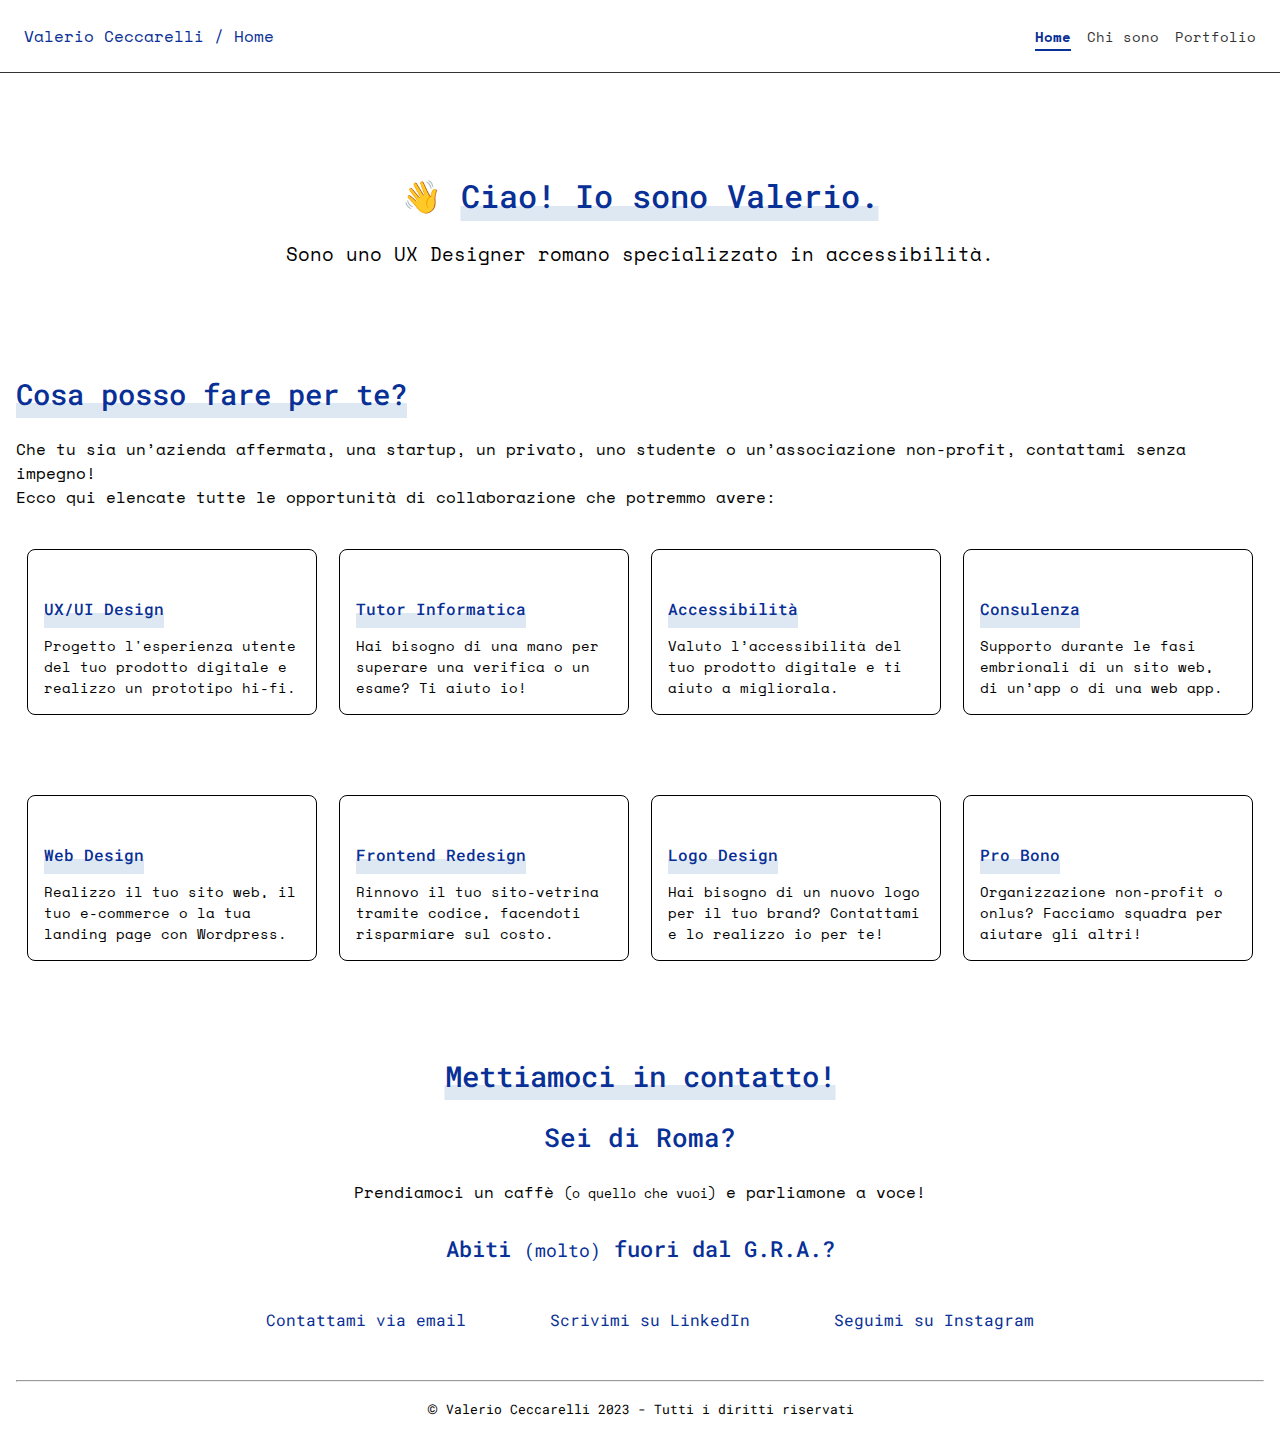
==== commit 3a56bb2e: "V2" ====
--- a/index.html
+++ b/index.html
@@ -2,175 +2,157 @@
 <html lang="it">
 
 <head>
-  <meta charset="UTF-8">
-  <meta http-equiv="X-UA-Compatible" content="IE=edge">
-  <meta name="viewport" content="width=device-width, initial-scale=1.0">
-  <meta name="keywords" content="HTML, CSS, JavaScript, UX/UI, Web, Designer, Frontend, Developer, Accessibility">
-  <meta name="author" content="Valerio Ceccarelli">
-  <title>Valerio Ceccarelli - Portfolio</title>
+    <meta charset="UTF-8">
+    <meta http-equiv="X-UA-Compatible" content="IE=edge">
+    <meta name="viewport" content="width=device-width, initial-scale=1.0">
+    <meta name="keywords" content="HTML, CSS, JavaScript, UX/UI, Web, Designer, Frontend, Developer, Accessibility">
+    <meta name="author" content="Valerio Ceccarelli">
+    <title>Valerio Ceccarelli - Portfolio</title>
 
-  <!-- favicon -->
+    <!-- favicon -->
 
-  <link rel="shortcut icon" href="./assets/images/favicon.ico" type="image/x-icon">
-  
-  <!-- bootstrap italia css link -->
+    <link rel="shortcut icon" href="./assets/images/favicon.ico" type="image/x-icon">
 
-  <link href="https://cdn.jsdelivr.net/npm/bootstrap-italia@2.4.3/dist/css/bootstrap-italia.min.css" rel="stylesheet">  
-  
-  <!-- custom css link -->
+    <!-- custom css link -->
 
-  <link rel="stylesheet" href="./assets/css/style.css">
+    <link rel="stylesheet" href="./assets/css/style.css">
 
-  <!-- google font link -->
+    <!-- google font link -->
 
-  <link rel="preconnect" href="https://fonts.googleapis.com">
-  <link rel="preconnect" href="https://fonts.gstatic.com" crossorigin>
-  <link href="https://fonts.googleapis.com/css2?family=Noto+Emoji:wght@500&display=swap" rel="stylesheet">
-  <link href="https://fonts.googleapis.com/css2?family=Roboto+Mono:wght@300;400;500;700&display=swap" rel="stylesheet">
-
+    <link rel="preconnect" href="https://fonts.googleapis.com">
+    <link rel="preconnect" href="https://fonts.gstatic.com" crossorigin>
+    <link href="https://fonts.googleapis.com/css2?family=Roboto+Mono:wght@300;400;500;700&display=swap"
+        rel="stylesheet">
+    <link href="https://fonts.googleapis.com/css2?family=Space+Mono:wght@400;700&display=swap" rel="stylesheet">
 </head>
 
 <body>
 
-  <a href="#main" id="skip" class="skip-to-main-content-link">Skip to main content</a>
+    <a href="#main" id="skip" class="skip-to-main-content-link">Skip to main content</a>
 
-  <!-- nav -->
+    <!-- nav -->
 
-  <nav id="nav" class="it-header-wrapper it-header-sticky d-flex justify-content-between p-3 flex-column flex-sm-row">
-    <div class="logo d-flex align-middle">
-        <a href="index.html"><img src="./assets/images/logo.svg" alt="Valerio Ceccarelli - Torna alla home"></a>
-        <span class="m5-3 align-middle pt-2 pl-5">/ Valerio Ceccarelli / Home</span>
-    </div>
-    <div class="menu-container align-items-center">
-        <ul class="menu d-flex justify-content-around m-auto align-middle">
-            <li class="p-2"><a href="index.html"> Home </a></li>
-            <li class="p-2"><a href="chisono.html"> Chi sono </a></li>
-            <li class="p-2"><a href="curriculum.html"> Curriculum </a></li>
-            <li class="p-2"><a href="portfolio.html"> Portfolio </a></li>
-        </ul>
-    </div>
-  </nav>
+    <nav id="nav" class="">
+        <div class="menu-container">
+            <span class="accento">Valerio Ceccarelli / Home</span>
+            <ul class="menu">
+                <li class="active"><a href="index.html" aria-current="page"> Home </a></li>
+                <li class=""><a href="chisono.html"> Chi sono </a></li>
+                <li class=""><a href="portfolio.html"> Portfolio </a></li>
+            </ul>
+        </div>
+        <div class="logo">
+            <img src="./assets/images/logo.svg" alt="">
+        </div>
+    </nav>
 
-  <section class="hero pt-sm-5 pb-sm-5">
-    <div class="container d-flex align-items-center justify-content-around flex-wrap flex-sm-row-reverse">
-        <div class="mt-5 mt-sm-1 mb-1">
-          <img class="my-avatar mb-1" src="./assets/images/avatar.jpg" alt="Valerio Ceccarelli">
-        </div>
-        <div class="text-left p-5 pt-1 pt-sm-5">
-            <h1 class="h2"><span class="notoemoji" style="display: inline-block;">👋</span> <span class="underline primario">Ciao! Io sono Valerio.</span></h1>
-            <p class="descrizione">Sono uno UX Designer romano che ogni giorno si impegna a progettare esperienze ed interfacce utente accessibili ed inclusive.</p>
-        </div>
-    </div>
-  </section>
+    <!-- #main -->
 
-  <!-- #main-content -->
+    <main id="main" class="container">
+        <header class="hero">
+            <h1>👋 <span class="underline">Ciao! Io sono Valerio.</h1>
+            <p class="descrizione">Sono uno UX Designer romano specializzato in accessibilità.</p>
+        </header>
+        <section id="servizi" class="">
+            <header>
+                <h2 class="underline">Cosa posso fare per te?</h2>
+                <p> Che tu sia un’azienda affermata, una startup, un privato, uno studente o un’associazione non-profit,
+                    contattami senza impegno!<br>
+                    Ecco qui elencate tutte le opportunità di collaborazione che potremmo avere:
+                </p>
+            </header>
+            <div class="elenco-card">
+                <article class="card-lavoro">
+                    <header class="">
+                        <img src="./assets/images/user-experience.png" alt="">
+                        <h3 class="underline"> UX/UI Design</h3>
+                    </header>
+                    <p>Progetto l'esperienza utente del tuo prodotto digitale e realizzo un prototipo hi-fi.</p>
+                </article>
+                <article class="card-lavoro">
+                    <header class="">
+                        <img src="./assets/images/tutor-it.png" alt="">
+                        <h3 class="underline"> Tutor Informatica</h3>
+                    </header>
+                    <p>Hai bisogno di una mano per superare una verifica o un esame? Ti aiuto io!</p>
+                </article>
+                <article class="card-lavoro">
+                    <header class="">
+                        <img src="./assets/images/accessibility.png" alt="">
+                        <h3 class="underline"> Accessibilità</h3>
+                    </header>
+                    <p>Valuto l’accessibilità del tuo prodotto digitale e ti aiuto a migliorala.</p>
+                </article>
+                <article class="card-lavoro">
+                    <header class="">
+                        <img src="./assets/images/consulenza.png" alt="">
+                        <h3 class="underline"> Consulenza</h3>
+                    </header>
+                    <p>Supporto durante le fasi embrionali di un sito web, di un’app o di una web app.</p>
+                </article>
+                <article class="card-lavoro">
+                    <header class="">
+                        <img src="./assets/images/web-design.png" alt="">
+                        <h3 class="underline"> Web Design</h3>
+                    </header>
+                    <p>Realizzo il tuo sito web, il tuo e-commerce o la tua landing page con Wordpress.</p>
+                </article>
+                <article class="card-lavoro">
+                    <header class="">
+                        <img src="./assets/images/front-end.png" alt="">
+                        <h3 class="underline"> Frontend Redesign</h3>
+                    </header>
+                    <p>Rinnovo il tuo sito-vetrina tramite codice, facendoti risparmiare sul costo.</p>
+                </article>
+                <article class="card-lavoro">
+                    <header class="d-flex flex-column">
+                        <img src="./assets/images/logo-design.png" alt="">
+                        <h3 class="underline"> Logo Design</h3>
+                    </header>
+                    <p>Hai bisogno di un nuovo logo per il tuo brand? Contattami e lo realizzo io per te!</p>
+                </article>
+                <article class="card-lavoro">
+                    <header class="">
+                        <img src="./assets/images/pro-bono.png" alt="">
+                        <h3 class="underline"> Pro Bono</h3>
+                    </header>
+                    <p>Organizzazione non-profit o onlus? Facciamo squadra per aiutare gli altri!</p>
+                </article>
+            </div>
+        </section>
 
-  <main id="main" class="container pt-5 pb-5">
-    <section id="lavoro" class="mt-5 mb-5">
-        <header class="my-header">
-            <h2 class="underline secondario mb-3 mb-sm-5">Cosa posso fare per te?</h2>
-            <p> Che tu sia un’azienda affermata, una startup, un privato, uno studente o un’associazione non-profit, contattami senza impegno! Ecco qui elencate tutte le opportunità di collaborazione che potremmo avere:
-            </p>
-        </header>
-        <div class="elenco-card mt-5 mb-5 d-flex align-items-center justify-content-around flex-wrap">
-            <article class="card-lavoro m-2">
-                <header class="d-flex flex-column">
-                    <img src="./assets/images/user-experience.png" alt="">
-                    <h3 class="underline terziario py-2"> UX/UI Design</h3>
-                </header>
-                <p>Progetto l'esperienza utente del tuo prodotto digitale e realizzo un prototipo hi-fi.</p>
-            </article>
-            <article class="card-lavoro m-2">
-                <header class="d-flex flex-column">
-                    <img src="./assets/images/tutor-it.png" alt="">
-                    <h3 class="underline terziario py-2"> Tutor Informatica</h3>
-                </header>
-                <p>Hai bisogno di una mano per superare una verifica o un esame? Ti aiuto io!</p>
-            </article>
-            <article class="card-lavoro m-2">
-                <header class="d-flex flex-column">
-                    <img src="./assets/images/accessibility.png" alt="">
-                    <h3 class="underline terziario py-2"> Accessibilità</h3>
-                </header>
-                <p>Valuto l’accessibilità del tuo prodotto digitale e ti aiuto a migliorala.</p>
-            </article>
-            <article class="card-lavoro m-2">
-                <header class="d-flex flex-column">
-                    <img src="./assets/images/consulenza.png" alt="">
-                    <h43 class="underline terziario py-2"> Consulenza</h3>
-                </header>
-                <p>Supporto durante le fasi embrionali di un sito web, di un’app o di una web app.</p>
-            </article>
-            <article class="card-lavoro m-2">
-                <header class="d-flex flex-column">
-                    <img src="./assets/images/web-design.png" alt="">
-                    <h3 class="underline terziario py-2"> Web Design</h3>
-                </header>
-                <p>Realizzo il tuo sito web, il tuo e-commerce o la tua landing page con Wordpress.</p>
-            </article>
-            <article class="card-lavoro m-2">
-                <header class="d-flex flex-column">
-                    <img src="./assets/images/front-end.png" alt="">
-                    <h3 class="underline terziario py-2"> Frontend Redesign</h3>
-                </header>
-                <p>Rinnovo il tuo sito-vetrina tramite codice, facendoti risparmiare sul costo.</p>
-            </article>
-            <article class="card-lavoro m-2">
-                <header class="d-flex flex-column">
-                    <img src="./assets/images/logo-design.png" alt="">
-                    <h3 class="underline terziario py-2"> Logo Design</h3>
-                </header>
-                <p>Hai bisogno di un nuovo logo per il tuo brand? Contattami e lo realizzo io per te!</p>
-            </article>
-            <article class="card-lavoro m-2">
-                <header class="d-flex flex-column">
-                    <img src="./assets/images/pro-bono.png" alt="">
-                    <h3 class="underline terziario py-2"> Pro Bono</h3>
-                </header>
-                <p>Organizzazione non-profit o onlus? Facciamo squadra per aiutare gli altri!</p>
-            </article>
-        </div>
-    </section>
-    
-  </main>
+    </main>
 
-  <!-- #footer -->
+    <!-- #footer -->
 
-  <footer class="container">
-    <h3 class="underline secondario mb-3 mb-sm-5 text-center text-sm-left"> Mettiamoci in contatto!</h3>
-    <div class="d-flex mt-2 mb-2 mt-sm-5 mb-sm-5 justify-content-around flex-column flex-sm-column my-footer">
-        <div class="text-center">
-            <h4 class="pb-2">Sei di Roma?</h4>
-            <p> Prendiamoci un caffè <small>(o magari un pezzo di pizza)</small> e parliamone a voce!</p>
-            <h5 class="pb-3"> Abiti (molto) fuori dal G.R.A.?</h5>
-        </div>
-        <div class="contatti d-flex justify-content-around flex-column flex-sm-row mx-5">
-            <div class="contatto">
+    <footer class="my-footer container">
+        <h2 class="underline"> Mettiamoci in contatto!</h2>
+        <h3>Sei di Roma?</h3>
+        <p> Prendiamoci un caffè <small>(o quello che vuoi)</small> e parliamone a voce!</p>
+        <h4> Abiti <small>(molto)</small> fuori dal G.R.A.?</h4>
+        <ul class="contatti">
+            <li class="contatto">
                 <img src="./assets/images/email.png" alt="">
                 <a href="mailto:vceccarelli96@gmail.com" target="_blank">Contattami via email</a>
-            </div>
-            <div class="contatto">
+            </li>
+            <li class="contatto">
                 <img src="./assets/images/linkedin.png" alt="">
                 <a href="https://www.linkedin.com/in/valerioceccarelli96" target="_blank">Scrivimi su LinkedIn</a>
-            </div>
-            <div class="contatto">
+            </li>
+            <li class="contatto">
                 <img src="./assets/images/instagram.png" alt="">
                 <a href="https://www.instagram.com/monospace.valer" target="_blank">Seguimi su Instagram</a>
-            </div>
+            </li>
+        </ul>
         </div>
-    </div>
-    <hr>
-    <p class="crediti text-center">© Valerio Ceccarelli 2023 - Tutti i diritti riservati</p>
-  </footer>
+        <hr>
+        <p class="crediti"> <span class="copy">©</span> Valerio Ceccarelli 2023 - Tutti i diritti riservati</p>
+    </footer>
 
-  <!-- custom js link -->
+    <!-- custom js link -->
 
-  <script src="./assets/js/script.js"></script>
-
-  <!-- bootstrap italia js link -->
-
-  <script src="https://cdn.jsdelivr.net/npm/bootstrap-italia@2.4.3/dist/js/bootstrap-italia.bundle.min.js"></script>
+    <script src="./assets/js/script.js"></script>
 
 </body>
 
-</html>
+</html>--- a/assets/css/style.css
+++ b/assets/css/style.css
@@ -1,18 +1,295 @@
 :root {
 
     /* colori  ------------------------------------------------------------------------------------ */
-    --primario: #C3DAE4;
-    --secondario: #F0D1A0;
-    --terziario: #F0A7AF;
-    --terziario-over: #91C69F;
+    --accento: #093096;
+    --primario: #DEE8F2;
     --nero: black;
     --testo: #333333;
     --sfondo: white;
-    --sfond0-grey: #F5F5F5;
-  
+    --sfondo-grey: #fafafa;
+
     /* font-family -------------------------------------------------------------------------------- */
     --ff-mono: 'Roboto Mono', sans-serif;
-    --ff-notoemoji: 'Noto Emoji', sans-serif;
+    --ff-space: 'Space Mono', sans-serif;
+}
+
+/* FOCUS */
+
+*:focus {
+    outline: 3px solid var(--accento) !important;
+    outline-offset: 3px;
+    border: 0px !important;
+    box-shadow: none !important;
+}
+
+/* Media Query XS --------------------------------------------------------------------------------- */
+@media (max-width: 575.98px) {}
+
+/* GENERALI */
+
+body {
+    font-family: var(--ff-space);
+    font-weight: 400 !important;
+    margin: 0;
+    padding: 0;
+}
+
+h1,
+h2,
+h3,
+h4,
+h5,
+h6 {
+    color: var(--accento);
+    font-family: var(--ff-mono);
+    font-weight: 500 !important;
+}
+
+h1 {
+    font-size: 2rem;
+}
+
+h2 {
+    font-size: 1.8rem;
+}
+
+h3 {
+    font-size: 1.6rem;
+}
+
+h4 {
+    font-size: 1.4rem;
+}
+
+h5 {
+    font-size: 1.2rem;
+}
+
+h6 {
+    font-size: 1rem;
+}
+
+p {
+    font-family: var(--ff-space);
+    font-weight: 400 !important;
+}
+
+ul {
+    margin-block-start: 0;
+    margin-block-end: 0;
+    margin-inline-start: 0px;
+    margin-inline-end: 0px;
+    padding-inline-start: 0;
+}
+
+small {
+    font-weight: 400;
+    font-size: 0.8em;
+}
+
+/* NAV MENU */
+
+nav {
+    padding: 24px 24px;
+    background-color: var(--sfondo);
+    border-bottom: 1px solid var(--testo);
+}
+
+nav .menu-container {
+    display: flex;
+    flex-direction: row;
+    justify-content: space-between;
+}
+
+nav .menu {
+    list-style-type: none;
+    display: flex;
+    flex-direction: row;
+    gap: 16px;
+}
+
+nav .menu li a {
+    font-family: var(--ff-space);
+    font-weight: 400;
+    font-size: 0.9rem;
+    text-decoration: none;
+    color: var(--testo);
+}
+
+nav .menu li a:hover {
+    color: var(--accento);
+    font-weight: 700;
+    text-decoration: underline;
+    text-decoration-thickness: 2px;
+    text-decoration-skip-ink: none;
+    text-underline-offset: 7px;
+}
+
+nav .menu .active a {
+    color: var(--accento);
+    font-weight: 700;
+    text-decoration: underline;
+    text-decoration-thickness: 2px;
+    text-decoration-skip-ink: none;
+    text-underline-offset: 7px;
+}
+
+nav .menu li a:focus {
+    color: var(--accento);
+    font-weight: 700;
+}
+
+nav .logo {
+    position: absolute;
+    background-color: var(--sfondo);
+    left: 50%;
+    -webkit-transform: translateX(-50%);
+    -ms-transform: translateX(-50%);
+    transform: translateX(-50%);
+    top: 56px;
+    z-index: 10;
+}
+
+nav .logo img {
+    max-width: 32px;
+    max-height: 32px;
+}
+
+
+/* FOOTER */
+
+.my-footer {
+    text-align: center;
+    font-family: var(--ff-space);
+}
+
+footer .contatti{
+    list-style-type: none;
+    display: flex;
+    flex-direction: row;
+    row-gap: 24px;
+    justify-content: center;
+    gap: 32px;
+    margin-bottom: 32px;
+}
+
+footer a {
+    line-height:24px;
+    font-size: 1rem;
+    font-family: var(--ff-mono);
+    font-weight: 400;
+    text-decoration: none;
+    color: var(--accento);
+}
+
+footer a:hover {
+    font-weight: 700;
+    text-decoration: underline;
+    text-decoration-thickness: 2px;
+    text-decoration-skip-ink: none;
+    text-underline-offset: 9px;
+}
+
+footer a:focus{
+    font-weight: 700;
+}
+
+footer .crediti {
+    font-family: var(--ff-mono);
+    font-size: 0.8rem;
+}
+
+footer .crediti .copy{
+    font-size: 1.4em;
+}
+
+footer .contatto img {
+    height: 24px;
+    margin-right: 10px;
+    vertical-align: bottom;
+}
+
+footer .contatto{
+    padding: 1rem;
+}
+
+/* CONTAINER */
+.container {
+    max-width: 1320px;
+    padding: 16px;
+    margin: auto;
+}
+
+/* HERO */
+
+.hero {
+    padding: 64px;
+    text-align: center;
+}
+
+.hero .descrizione {
+    font-size: 1.2rem;
+}
+
+/* CARD HOME*/
+
+.elenco-card {
+    display: flex;
+    flex-direction: row;
+    flex-wrap: wrap;
+    row-gap: 16px;
+    margin: 40px auto;
+}
+
+.card-lavoro {
+    margin: auto;
+    max-width: 256px;
+    border: 1px solid var(--nero);
+    border-radius: 8px;
+    padding: 16px;
+}
+
+.card-lavoro img {
+    max-width: 40px;
+    max-height: 40px;
+}
+
+.card-lavoro h3 {
+    font-size: 1rem;
+    margin-block-start: 8px;
+}
+
+.card-lavoro p {
+    font-size: 0.9rem;
+    margin-bottom: 0;
+}
+
+.fifthbeat {
+    font-family: var(--ff-space);
+    text-decoration: underline;
+    color: var(--nero);
+}
+
+.fifthbeat:hover {
+    color: #ff8200;
+    font-weight: 700;
+    text-decoration: underline;
+    text-decoration-thickness: 2px;
+    text-decoration-skip-ink: none;
+}
+
+/* ACCENTO */
+.accento {
+    color: var(--accento);
+}
+
+/* UNDERLINE */
+.underline {
+    text-decoration: underline;
+    text-decoration-thickness: 15px;
+    text-decoration-skip-ink: none;
+    text-underline-offset: -2px;
+    text-decoration-color: var(--primario);
 }
 
 /* SKIP TO MAIN  ---------------------------------------------------------------------------------- */
@@ -20,429 +297,118 @@
     position: absolute;
     left: -9999px;
     z-index: 999;
-    padding: 1em;
-    background-color: black;
+    padding: 0.5rem;
+    background-color: var(--accento);
     color: white;
     opacity: 0;
     font-family: var(--ff-mono);
-    font-weight: 400!important;
-  }
-.skip-to-main-content-link:focus{
-    top: 5px;
+    font-weight: 400 !important;
+}
+
+.skip-to-main-content-link:focus {
+    top: 8px;
     left: 50%;
     transform: translateX(-50%);
     opacity: 1;
-    outline: 3px solid var(--nero)!important;
-    outline-offset: 3px;
-    border: 0px!important;
-    box-shadow: none!important;
-  }
-
-.skip-to-main-content-link:hover{
+}
+
+.skip-to-main-content-link:hover {
     color: white;
-    font-weight: 700!important;
-  }
-
-/* Media Query XS --------------------------------------------------------------------------------- */
-@media (max-width: 575.98px){
-
-    nav .logo{
-        justify-content: center!important;
-    }
-
-    nav .logo img{
-        height: 24px!important;
-    }
-
-    #nav h1{
-        font-family: var(--ff-mono);
-        font-weight: 500!important;
-        font-size: 16px!important;
-        margin-left: 20px;
-        padding-top: 4px!important;
-    }
-
-    nav ul{
-        padding: 0!important;
-        margin: 0!important;
-        padding-top: 10px!important;
-    }
-
-    .my-avatar{
-        border: 1px solid var(--nero);
-        border-radius: 50%;
-        max-width: 100px!important;
-    }
-
-    .my-header{
-        padding: 20px;
-        text-align: center!important;
-    }
-
-    h2{
-        font-size: 24px!important;
-        text-align: center;
-    }
-
-    .hero .descrizione{
-        font-size: 16px!important;
-        text-align: center;
-    }
-
-    h3{
-        font-size: 20px!important;
-        margin-bottom: 10px!important;
-    }
-
-    .my-footer{
-        padding: 20px;
-        text-align: center!important;
-    }
-
-    .my-footer h3 .underline{
-        display: inline;
-        margin: auto;
-        padding: 20px;
-        text-align: center!important;
-    }
-
-    #chisono article, #esperienze article, #formazione article, #probono article{
-        text-align: center;
-        padding-left: 20px;
-        padding-right: 20px;
-    }
-}
-
-body{
-    font-family: var(--ff-mono);
-    font-weight: 400!important;
-}
-
-h1, h2, h3, h4, h5, h6{
-    font-family: var(--ff-mono);
-    font-weight: 500!important;
-}
-
-nav h1{
-    font-family: var(--ff-mono);
-    font-weight: 500!important;
-    font-size: 26px!important;
-    margin-left: 20px;
-}
-
-p{  
-    font-family: var(--ff-mono);
-    font-weight: 400!important;
-}
-
-nav{
-    background-color: var(--sfondo);
-    border-bottom: 1px solid var(--nero);
-}
-
-nav .logo img{
-    height: 45px;
-}
-
-nav .logo{
-    column-gap: 10px;
-}
-
-nav .menu-container{
-    height: 50px;
-}
-
-nav .menu{
-    list-style-type: none;
-}
-
-nav .menu li a{
-    font-family: var(--ff-mono);
-    font-weight: 400;
-    font-size: 14px;
-    text-decoration: none;
-    text-transform: uppercase;
+    font-weight: 700 !important;
+}
+
+/* PORTFOLIO */
+
+.curriculum{
+    font-family: var(--ff-space);
+    text-decoration: underline;
     color: var(--nero);
 }
 
-nav .menu li a:hover{
-    font-family: var(--ff-mono);
-    color: var(--nero);
-    font-weight: 700;
-    text-decoration: underline;
-    text-decoration-thickness: 2px;
-    text-decoration-skip-ink: none;
-    text-underline-offset: 7px;
-}
-
-nav .menu li a:focus, #nav .logo a:focus{
-    outline: 3px solid var(--nero)!important;
-    outline-offset: 3px;
-    border: 0px!important;
-    box-shadow: none!important;
-}
-
-.hero{
-    background-color: var(--sfond0-grey);
-}
-
-.notoemoji{
-    font-family: var(--ff-notoemoji);
-}
-
-.my-avatar{
-    border: 1px solid var(--nero);
-    border-radius: 50%;
-    width: 200px;
-}
-
-.underline{
-    text-decoration: underline;
-    text-decoration-thickness: 15px;
-    text-decoration-skip-ink: none;
-    text-underline-offset: -2px
-}
-
-.primario{
-    text-decoration-color: var(--primario);
-}
-
-.secondario{
-    text-decoration-color: var(--secondario);
-}
-
-.terziario{
-    text-decoration-color: var(--terziario);
-}
-
-.terziario:hover{
-    text-decoration-color: var(--terziario-over);
-}
-.hero .descrizione{
-    max-width: 700px;
-    font-size: 20px;
-}
+.curriculum:hover {
+    color: var(--accento);
+    font-weight: 700;
+    text-decoration: underline;
+    text-decoration-thickness: 2px;
+    text-decoration-skip-ink: none;
+}
+
+.curriculum:visited{
+    color: var(--accento);
+}
+
+/* CARD PORTFOLIO */
 
 .elenco-card{
-    row-gap: 10px;
+    display: flex;
+    flex-direction: row;
+    flex-wrap: wrap;
+    row-gap: 5rem;
+}
+
+.card-portfolio {
+    width: 40%;
+    max-width: 500px;
+    min-width: 300px;
     margin: auto;
-}
-.card-lavoro{
-    margin: auto;
-    max-width: 300px;
     border: 1px solid var(--nero);
     border-radius: 10px;
-    padding: 30px;
-}
-
-.card-lavoro img{
-    max-width: 40px;
-    max-height: 40px;
-}
-
-.card-lavoro h3{
-    font-size: 16px;
-}
-
-.card-lavoro p{
-    font-size: 14px;
-    margin-bottom: 0;
-}
-
-.card-portfolio{
-    margin: auto;
-    max-width: 1200px;
-    border: 1px solid var(--nero);
-    border-radius: 10px;
-    padding: 30px;
-}
-
-.card-portfolio img{
-    max-width: 200px;
-    max-height: 200px;
-    border: 1px solid var(--nero);
-    border-radius: 10px;
-}
-
-.card-portfolio h3{
-    font-size: 24px;
-}
-
-.card-portfolio h4{
-    font-size: 20px;
-}
-
-.card-portfolio p{
-    font-size: 16px;
-    margin-bottom: 0;
+    padding: 1rem;
+}
+
+.card-portfolio h3 {
+    font-size: 1.2rem;
+    margin-block-start: 0;
+    margin-block-end: 0.5rem;
+    color: var(--nero);
 }
 
 .card-portfolio .download{
-    text-align: end;
-}
-
-.card-portfolio .download img{
-    max-width: 24px;
-    max-height: 24px;
-    border: none;
-}
-
-.card-portfolio a{
-    font-size: 14px;
-    font-family: var(--ff-mono);
+    text-align: right;
+}
+
+.card-portfolio h4 {
+    font-size: 1rem;
+    margin-block-start: 0;
+    margin-block-end: 0;
+    color: var(--nero)
+}
+
+.card-portfolio p {
+    font-size: 1rem;
+    margin-top: 0.5rem;
+    margin-bottom: 0.5rem;
+}
+
+.card-portfolio a {
+    font-size: 0.9rem;
+    font-family: var(--ff-space);
     font-weight: 300;
     text-decoration: none;
+    color: var(--testo);
+}
+
+.card-portfolio a:hover {
+    font-family: var(--ff-space);
     color: var(--nero);
-}
-
-.card-portfolio a:hover{
-    font-family: var(--ff-mono);
-    color: var(--nero);
-    font-weight: 700;
-    text-decoration: underline;
-    text-decoration-thickness: 2px;
-    text-decoration-skip-ink: none;
-    text-underline-offset: 7px;
-}
-
-.card-portfolio a:focus{
-    outline: 3px solid var(--nero)!important;
-    outline-offset: 3px;
-    border: 0px!important;
-    box-shadow: none!important;
-}
-
-.my-footer{
-    row-gap: 5px;
-}
-
-.my-footer p{
-    font-weight: 300;
-    font-size: 16px;
-}
-
-.my-footer small{
-    font-weight: 400;
-    font-size: 12px;
-}
-
-footer a{
-    font-size: 14px;
-    font-family: var(--ff-mono);
-    font-weight: 300;
-    text-decoration: none;
-    color: var(--nero);
-}
-
-footer a:hover{
-    font-family: var(--ff-mono);
-    color: var(--nero);
-    font-weight: 700;
-    text-decoration: underline;
-    text-decoration-thickness: 2px;
-    text-decoration-skip-ink: none;
-    text-underline-offset: 7px;
-}
-
-footer .my-footer a:focus{
-    outline: 3px solid var(--nero)!important;
-    outline-offset: 3px;
-    border: 0px!important;
-    box-shadow: none!important;
-}
-
-footer .crediti{
-    font-size: small;
-}
-
-footer .contatto img{
-    height: 24px;
-    margin-right: 10px;
-}
-
-.infoaggiuntive{
-    text-align: center;
-    column-gap: 10px;
-}
-
-.infoaggiuntive .info{
-    margin-top: 5px;
-    margin-bottom: 5PX;
-}
-
-.infoaggiuntive .info img{
-    height: 32px;
-    margin-right: 5px;
-}
-
-.infoaggiuntive .info span{
-    font-size: 16px;
-    font-family: var(--ff-mono);
-}
-
-.infoaggiuntive .info a{
-    font-family: var(--ff-mono);
-    text-decoration: underline;
-    color: var(--nero);
-}
-
-.infoaggiuntive .info a:hover{
-    font-family: var(--ff-mono);
-    color: var(--nero);
-    font-weight: 700;
     text-decoration: underline;
     text-decoration-thickness: 2px;
     text-decoration-skip-ink: none;
     text-underline-offset: 8px;
 }
-.infoaggiuntive .info a:focus{
-    outline: 3px solid var(--nero)!important;
-    outline-offset: 3px;
-    border: 0px!important;
-    box-shadow: none!important
-}
-
-.fifthbeat{
-    font-family: var(--ff-mono);
-    text-decoration: underline;
-    color: var(--nero);
-}
-
-.fifthbeat:hover{
-    font-family: var(--ff-mono);
-    color: var(--nero);
-    font-weight: 700;
-    text-decoration: underline;
-    text-decoration-thickness: 2px;
-    text-decoration-skip-ink: none;
-    text-underline-offset: 8px;
-}
-
-#chisono .my-header .fifthbeat:focus{
-    outline: 3px solid var(--nero)!important;
-    outline-offset: 3px;
-    border: 0px!important;
-    box-shadow: none!important
-}
-
-figure img{
-    width: 200px!important;
-}
-
-figcaption{
-    font-family: var(--ff-mono);
-    font-size: 14px;
-    text-align: center;
-}
-
-.pizza{
-    max-width: 250px;
-    max-height: 250px;
-    border-radius: 10px;
-}
-
-.commento{
-    font-size: 12px;
-    font-style: oblique;
-    text-decoration: underline;
+
+.napulitanu{
+    text-decoration-color: rgba(41,82,52,0.3);
+}
+
+.torvergata{
+    text-decoration-color: rgba(0,124,52,0.3);
+}
+
+.parrocchia{
+    text-decoration-color: rgba(250,163,25,0.3);
+}
+
+.sala-lan{
+    text-decoration-color: rgba(193,19,47,0.3);
 }